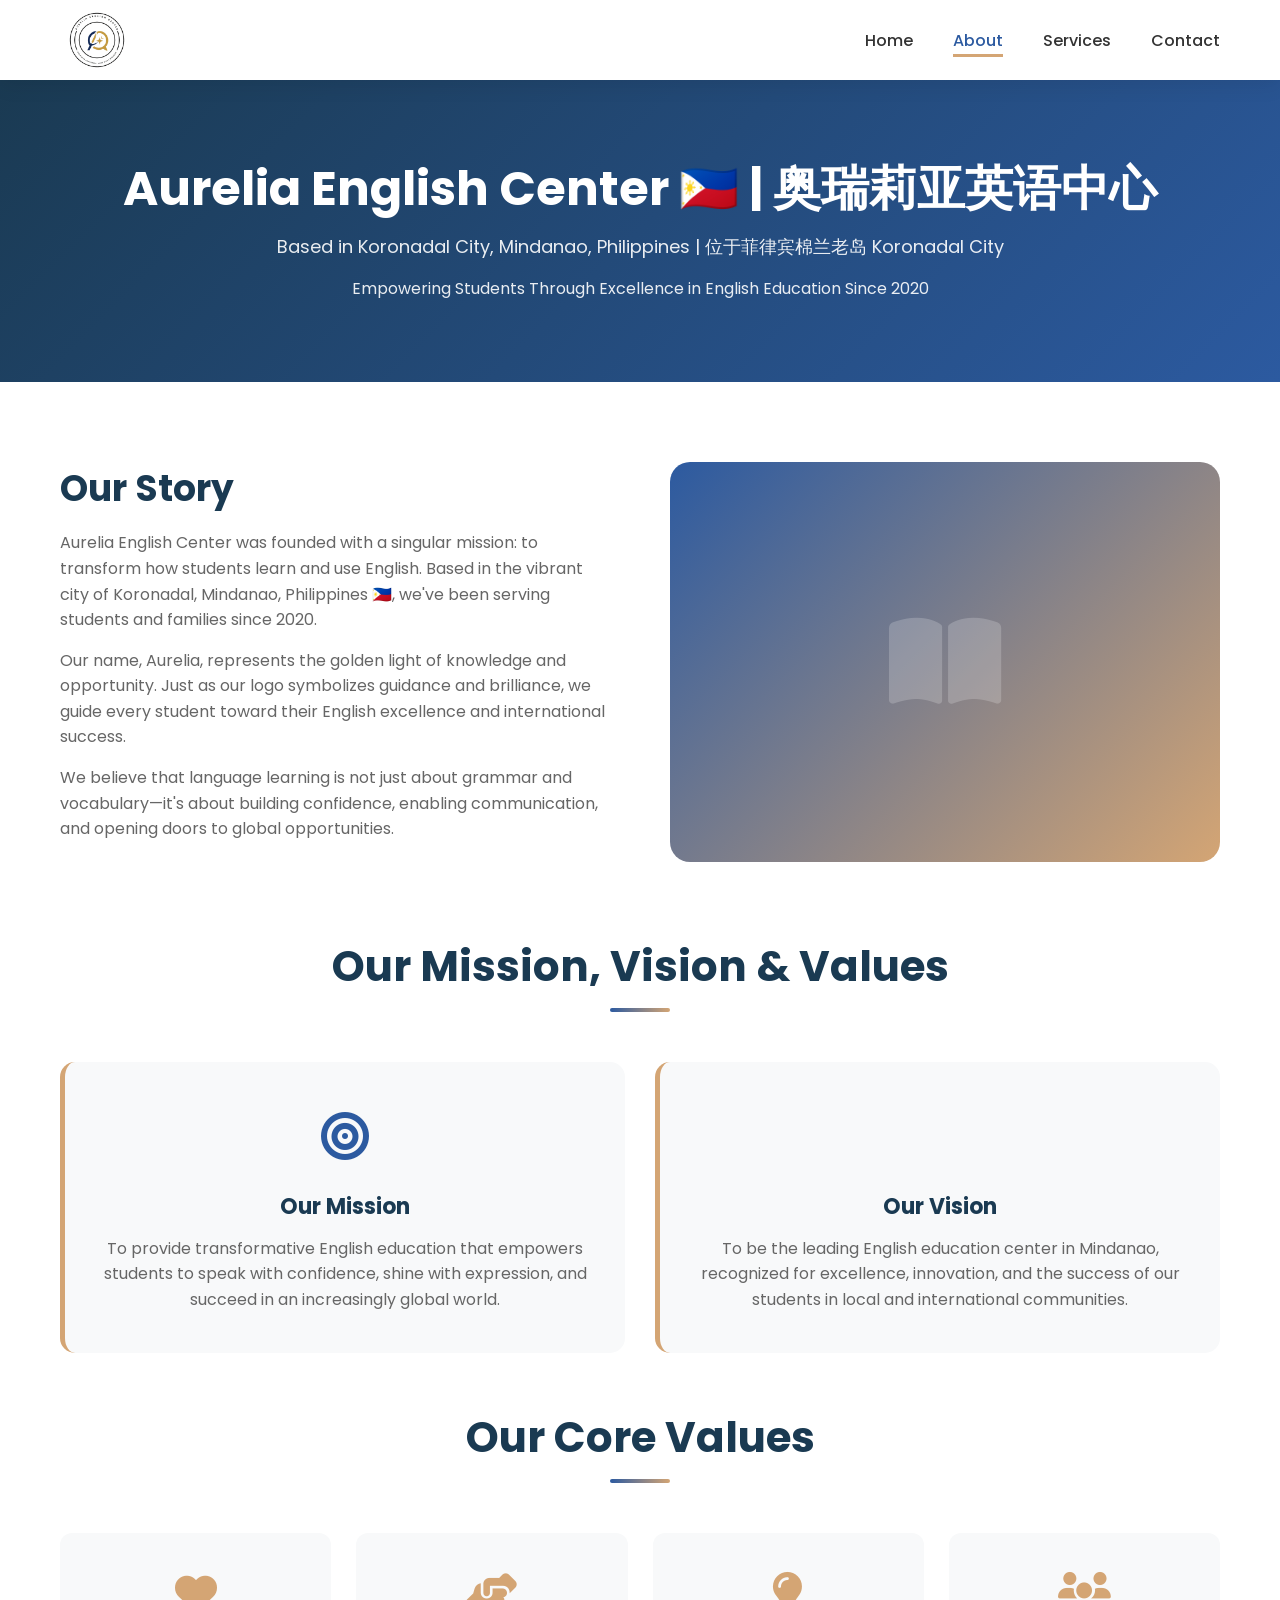
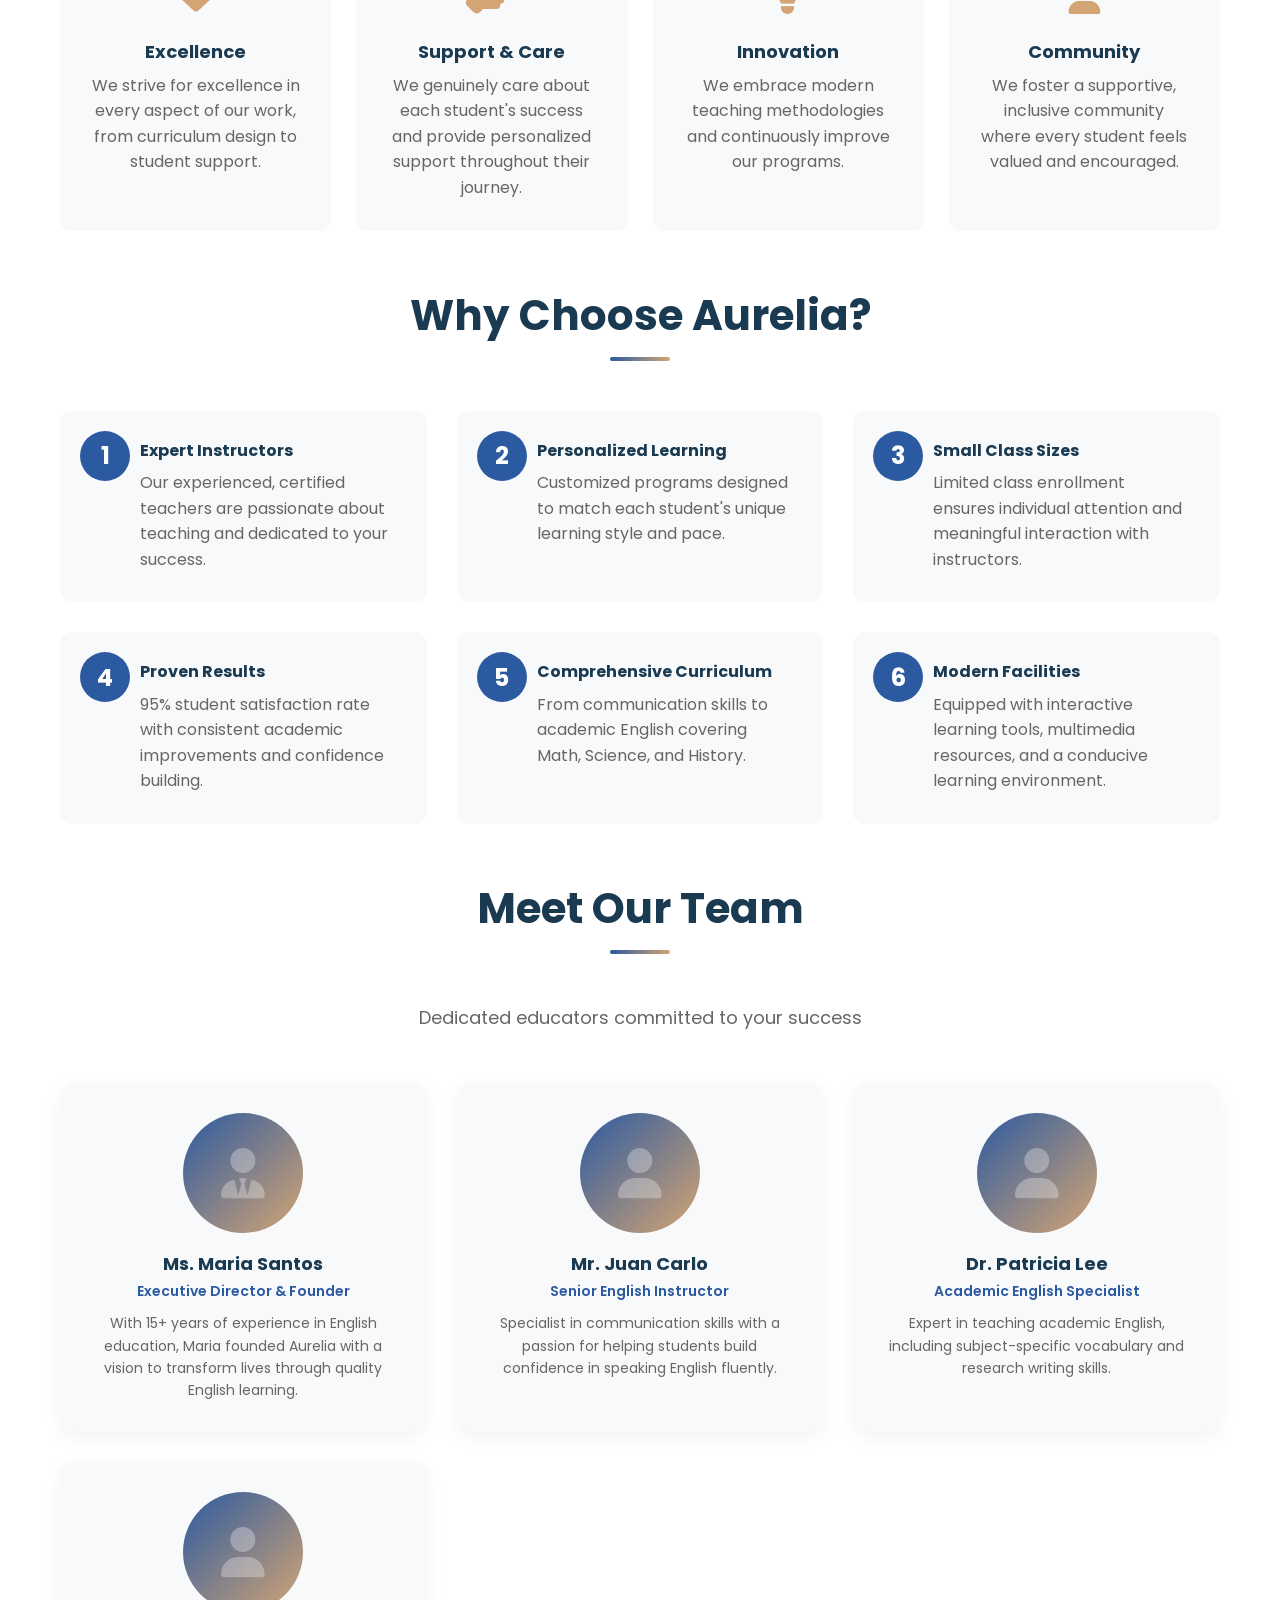
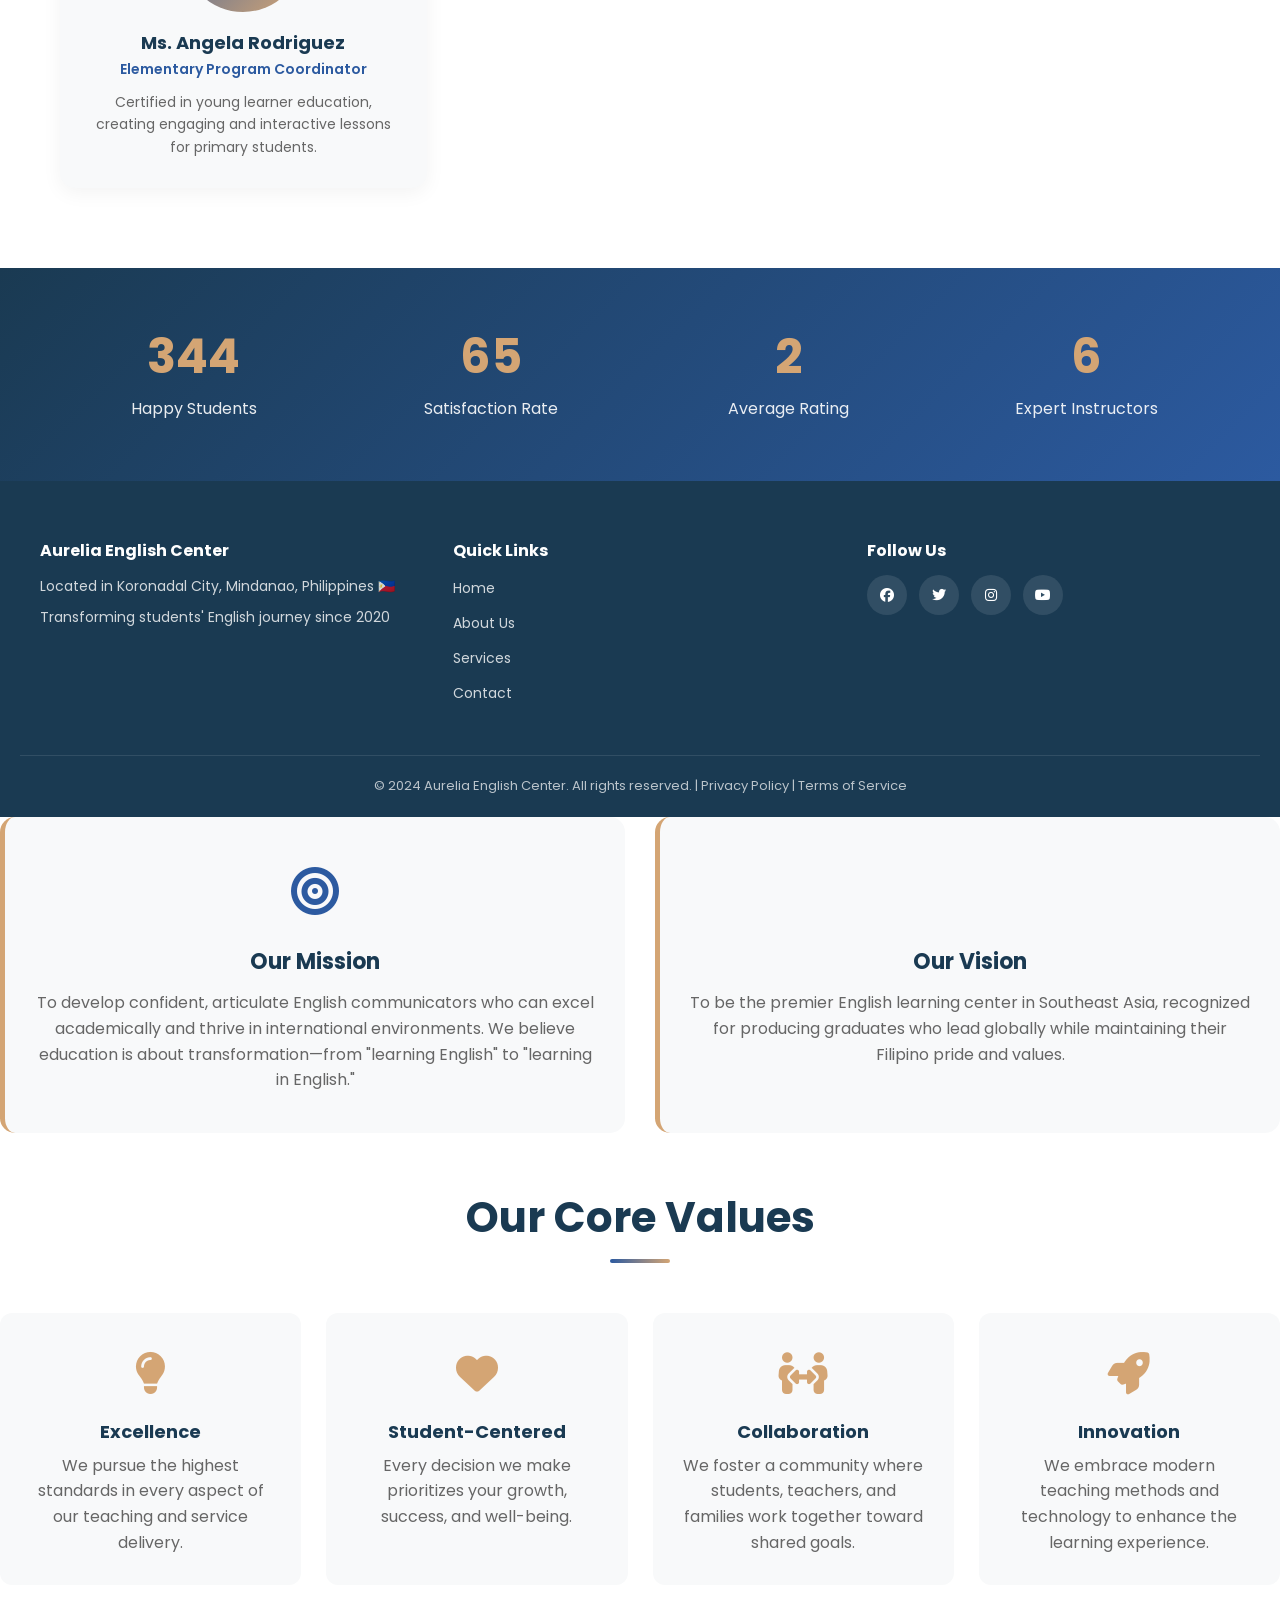
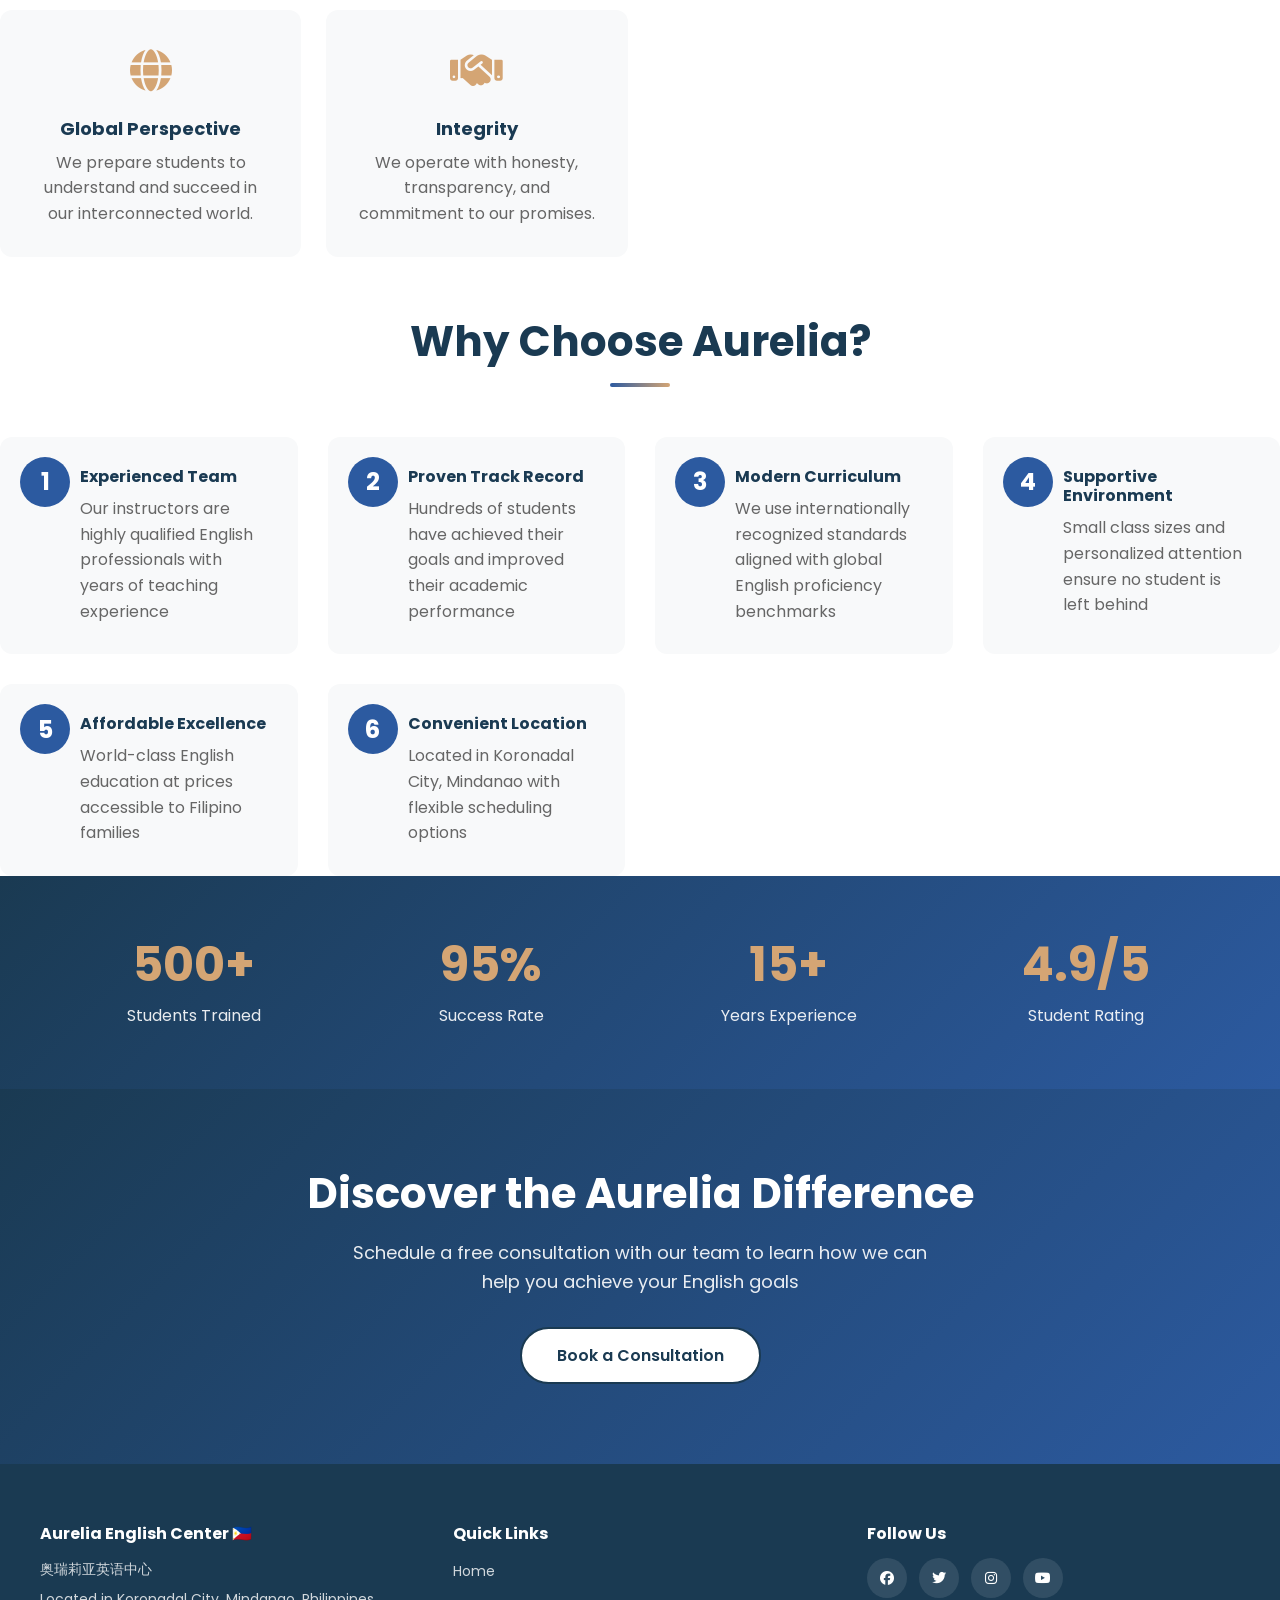
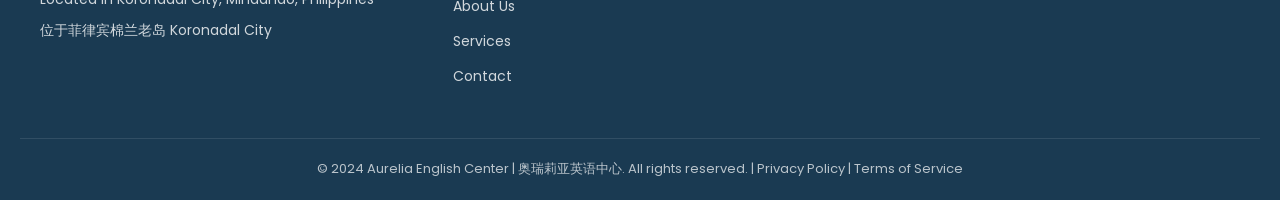
==== aurelia-english-center/about.html @ 6ceaa2bf "Initial commit" ====
<!DOCTYPE html>
<html lang="en">
<head>
    <meta charset="UTF-8">
    <meta name="viewport" content="width=device-width, initial-scale=1.0">
    <title>About Us - Aurelia English Center | Koronadal, Philippines</title>
    <link rel="stylesheet" href="css/styles.css">
    <link href="https://cdnjs.cloudflare.com/ajax/libs/font-awesome/6.4.0/css/all.min.css" rel="stylesheet">
    <link href="https://fonts.googleapis.com/css2?family=Poppins:wght@300;400;600;700;800&display=swap" rel="stylesheet">
</head>
<body>
    <!-- Navigation -->
    <nav class="navbar">
        <div class="nav-container">
            <div class="nav-logo">
                <img src="images/logo.png" alt="Aurelia English Center Logo" class="logo-image">
            </div>
            <div class="hamburger" id="hamburger">
                <span></span>
                <span></span>
                <span></span>
            </div>
            <ul class="nav-menu" id="navMenu">
                <li><a href="index.html" class="nav-link">Home</a></li>
                <li><a href="about.html" class="nav-link active">About</a></li>
                <li><a href="services.html" class="nav-link">Services</a></li>
                <li><a href="contact.html" class="nav-link">Contact</a></li>
            </ul>
        </div>
    </nav>

    <!-- Page Header -->
    <section class="page-header">
        <h1>Aurelia English Center 🇵🇭 | 奥瑞莉亚英语中心</h1>
        <p>Based in Koronadal City, Mindanao, Philippines | 位于菲律宾棉兰老岛 Koronadal City</p>
        <p style="font-size: 16px; margin-top: 15px; color: rgba(255, 255, 255, 0.9);">Empowering Students Through Excellence in English Education Since 2020</p>
    </section>

    <!-- About Content -->
    <section class="about-section">
        <div class="container">
            <div class="about-intro">
                <div class="about-text">
                    <h2>Our Story</h2>
                    <p>Aurelia English Center was founded with a singular mission: to transform how students learn and use English. Based in the vibrant city of Koronadal, Mindanao, Philippines 🇵🇭, we've been serving students and families since 2020.</p>
                    <p>Our name, Aurelia, represents the golden light of knowledge and opportunity. Just as our logo symbolizes guidance and brilliance, we guide every student toward their English excellence and international success.</p>
                    <p>We believe that language learning is not just about grammar and vocabulary—it's about building confidence, enabling communication, and opening doors to global opportunities.</p>
                </div>
                <div class="about-image">
                    <div class="about-placeholder">
                        <i class="fas fa-book-open"></i>
                    </div>
                </div>
            </div>

            <!-- Mission, Vision, Values -->
            <h2 class="section-title">Our Mission, Vision & Values</h2>
            <div class="mission-vision">
                <div class="mission-card">
                    <div class="card-icon">
                        <i class="fas fa-bullseye"></i>
                    </div>
                    <h3>Our Mission</h3>
                    <p>To provide transformative English education that empowers students to speak with confidence, shine with expression, and succeed in an increasingly global world.</p>
                </div>
                <div class="mission-card">
                    <div class="card-icon">
                        <i class="fas fa-telescope"></i>
                    </div>
                    <h3>Our Vision</h3>
                    <p>To be the leading English education center in Mindanao, recognized for excellence, innovation, and the success of our students in local and international communities.</p>
                </div>
            </div>

            <!-- Core Values -->
            <h2 class="section-title" style="margin-top: 60px;">Our Core Values</h2>
            <div class="values-grid">
                <div class="value-item">
                    <div class="value-icon">
                        <i class="fas fa-heart"></i>
                    </div>
                    <h4>Excellence</h4>
                    <p>We strive for excellence in every aspect of our work, from curriculum design to student support.</p>
                </div>
                <div class="value-item">
                    <div class="value-icon">
                        <i class="fas fa-hands-helping"></i>
                    </div>
                    <h4>Support & Care</h4>
                    <p>We genuinely care about each student's success and provide personalized support throughout their journey.</p>
                </div>
                <div class="value-item">
                    <div class="value-icon">
                        <i class="fas fa-lightbulb"></i>
                    </div>
                    <h4>Innovation</h4>
                    <p>We embrace modern teaching methodologies and continuously improve our programs.</p>
                </div>
                <div class="value-item">
                    <div class="value-icon">
                        <i class="fas fa-users"></i>
                    </div>
                    <h4>Community</h4>
                    <p>We foster a supportive, inclusive community where every student feels valued and encouraged.</p>
                </div>
            </div>

            <!-- Why Choose Us -->
            <h2 class="section-title" style="margin-top: 60px;">Why Choose Aurelia?</h2>
            <div class="why-choose">
                <div class="why-item">
                    <div class="why-number">1</div>
                    <h4>Expert Instructors</h4>
                    <p>Our experienced, certified teachers are passionate about teaching and dedicated to your success.</p>
                </div>
                <div class="why-item">
                    <div class="why-number">2</div>
                    <h4>Personalized Learning</h4>
                    <p>Customized programs designed to match each student's unique learning style and pace.</p>
                </div>
                <div class="why-item">
                    <div class="why-number">3</div>
                    <h4>Small Class Sizes</h4>
                    <p>Limited class enrollment ensures individual attention and meaningful interaction with instructors.</p>
                </div>
                <div class="why-item">
                    <div class="why-number">4</div>
                    <h4>Proven Results</h4>
                    <p>95% student satisfaction rate with consistent academic improvements and confidence building.</p>
                </div>
                <div class="why-item">
                    <div class="why-number">5</div>
                    <h4>Comprehensive Curriculum</h4>
                    <p>From communication skills to academic English covering Math, Science, and History.</p>
                </div>
                <div class="why-item">
                    <div class="why-number">6</div>
                    <h4>Modern Facilities</h4>
                    <p>Equipped with interactive learning tools, multimedia resources, and a conducive learning environment.</p>
                </div>
            </div>

            <!-- Team Section -->
            <h2 class="section-title" style="margin-top: 60px;">Meet Our Team</h2>
            <p class="section-subtitle">Dedicated educators committed to your success</p>
            <div class="team-grid">
                <div class="team-member">
                    <div class="member-image">
                        <div class="placeholder-avatar">
                            <i class="fas fa-user-tie"></i>
                        </div>
                    </div>
                    <h4>Ms. Maria Santos</h4>
                    <p class="member-title">Executive Director & Founder</p>
                    <p class="member-bio">With 15+ years of experience in English education, Maria founded Aurelia with a vision to transform lives through quality English learning.</p>
                </div>
                <div class="team-member">
                    <div class="member-image">
                        <div class="placeholder-avatar">
                            <i class="fas fa-user"></i>
                        </div>
                    </div>
                    <h4>Mr. Juan Carlo</h4>
                    <p class="member-title">Senior English Instructor</p>
                    <p class="member-bio">Specialist in communication skills with a passion for helping students build confidence in speaking English fluently.</p>
                </div>
                <div class="team-member">
                    <div class="member-image">
                        <div class="placeholder-avatar">
                            <i class="fas fa-user"></i>
                        </div>
                    </div>
                    <h4>Dr. Patricia Lee</h4>
                    <p class="member-title">Academic English Specialist</p>
                    <p class="member-bio">Expert in teaching academic English, including subject-specific vocabulary and research writing skills.</p>
                </div>
                <div class="team-member">
                    <div class="member-image">
                        <div class="placeholder-avatar">
                            <i class="fas fa-user"></i>
                        </div>
                    </div>
                    <h4>Ms. Angela Rodriguez</h4>
                    <p class="member-title">Elementary Program Coordinator</p>
                    <p class="member-bio">Certified in young learner education, creating engaging and interactive lessons for primary students.</p>
                </div>
            </div>
        </div>
    </section>

    <!-- Stats Section -->
    <section class="stats">
        <div class="container">
            <div class="stat-item">
                <h3>500+</h3>
                <p>Happy Students</p>
            </div>
            <div class="stat-item">
                <h3>95%</h3>
                <p>Satisfaction Rate</p>
            </div>
            <div class="stat-item">
                <h3>4.9★</h3>
                <p>Average Rating</p>
            </div>
            <div class="stat-item">
                <h3>10+</h3>
                <p>Expert Instructors</p>
            </div>
        </div>
    </section>

    <!-- Footer -->
    <footer class="footer">
        <div class="footer-content">
            <div class="footer-section">
                <h4>Aurelia English Center</h4>
                <p>Located in Koronadal City, Mindanao, Philippines 🇵🇭</p>
                <p>Transforming students' English journey since 2020</p>
            </div>
            <div class="footer-section">
                <h4>Quick Links</h4>
                <ul>
                    <li><a href="index.html">Home</a></li>
                    <li><a href="about.html">About Us</a></li>
                    <li><a href="services.html">Services</a></li>
                    <li><a href="contact.html">Contact</a></li>
                </ul>
            </div>
            <div class="footer-section">
                <h4>Follow Us</h4>
                <div class="social-links">
                    <a href="#"><i class="fab fa-facebook"></i></a>
                    <a href="#"><i class="fab fa-twitter"></i></a>
                    <a href="#"><i class="fab fa-instagram"></i></a>
                    <a href="#"><i class="fab fa-youtube"></i></a>
                </div>
            </div>
        </div>
        <div class="footer-bottom">
            <p>&copy; 2024 Aurelia English Center. All rights reserved. | Privacy Policy | Terms of Service</p>
        </div>
    </footer>

    <script src="js/script.js"></script>
</body>
</html>

                </div>
            </div>

            <div class="mission-vision">
                <div class="mission-card">
                    <div class="card-icon">
                        <i class="fas fa-bullseye"></i>
                    </div>
                    <h3>Our Mission</h3>
                    <p>To develop confident, articulate English communicators who can excel academically and thrive in international environments. We believe education is about transformation—from "learning English" to "learning in English."</p>
                </div>
                <div class="mission-card">
                    <div class="card-icon">
                        <i class="fas fa-telescope"></i>
                    </div>
                    <h3>Our Vision</h3>
                    <p>To be the premier English learning center in Southeast Asia, recognized for producing graduates who lead globally while maintaining their Filipino pride and values.</p>
                </div>
            </div>

            <h2 class="section-title" style="margin-top: 60px;">Our Core Values</h2>
            <div class="values-grid">
                <div class="value-item">
                    <div class="value-icon">
                        <i class="fas fa-lightbulb"></i>
                    </div>
                    <h4>Excellence</h4>
                    <p>We pursue the highest standards in every aspect of our teaching and service delivery.</p>
                </div>
                <div class="value-item">
                    <div class="value-icon">
                        <i class="fas fa-heart"></i>
                    </div>
                    <h4>Student-Centered</h4>
                    <p>Every decision we make prioritizes your growth, success, and well-being.</p>
                </div>
                <div class="value-item">
                    <div class="value-icon">
                        <i class="fas fa-people-arrows"></i>
                    </div>
                    <h4>Collaboration</h4>
                    <p>We foster a community where students, teachers, and families work together toward shared goals.</p>
                </div>
                <div class="value-item">
                    <div class="value-icon">
                        <i class="fas fa-rocket"></i>
                    </div>
                    <h4>Innovation</h4>
                    <p>We embrace modern teaching methods and technology to enhance the learning experience.</p>
                </div>
                <div class="value-item">
                    <div class="value-icon">
                        <i class="fas fa-globe"></i>
                    </div>
                    <h4>Global Perspective</h4>
                    <p>We prepare students to understand and succeed in our interconnected world.</p>
                </div>
                <div class="value-item">
                    <div class="value-icon">
                        <i class="fas fa-handshake"></i>
                    </div>
                    <h4>Integrity</h4>
                    <p>We operate with honesty, transparency, and commitment to our promises.</p>
                </div>
            </div>

            <h2 class="section-title" style="margin-top: 60px;">Why Choose Aurelia?</h2>
            <div class="why-choose">
                <div class="why-item">
                    <div class="why-number">1</div>
                    <h4>Experienced Team</h4>
                    <p>Our instructors are highly qualified English professionals with years of teaching experience</p>
                </div>
                <div class="why-item">
                    <div class="why-number">2</div>
                    <h4>Proven Track Record</h4>
                    <p>Hundreds of students have achieved their goals and improved their academic performance</p>
                </div>
                <div class="why-item">
                    <div class="why-number">3</div>
                    <h4>Modern Curriculum</h4>
                    <p>We use internationally recognized standards aligned with global English proficiency benchmarks</p>
                </div>
                <div class="why-item">
                    <div class="why-number">4</div>
                    <h4>Supportive Environment</h4>
                    <p>Small class sizes and personalized attention ensure no student is left behind</p>
                </div>
                <div class="why-item">
                    <div class="why-number">5</div>
                    <h4>Affordable Excellence</h4>
                    <p>World-class English education at prices accessible to Filipino families</p>
                </div>
                <div class="why-item">
                    <div class="why-number">6</div>
                    <h4>Convenient Location</h4>
                    <p>Located in Koronadal City, Mindanao with flexible scheduling options</p>
                </div>
            </div>
        </div>
    </section>

    <!-- Stats Section -->
    <section class="stats">
        <div class="container">
            <div class="stat-item">
                <h3>500+</h3>
                <p>Students Trained</p>
            </div>
            <div class="stat-item">
                <h3>95%</h3>
                <p>Success Rate</p>
            </div>
            <div class="stat-item">
                <h3>15+</h3>
                <p>Years Experience</p>
            </div>
            <div class="stat-item">
                <h3>4.9/5</h3>
                <p>Student Rating</p>
            </div>
        </div>
    </section>

    <!-- CTA Section -->
    <section class="cta">
        <div class="container">
            <h2>Discover the Aurelia Difference</h2>
            <p>Schedule a free consultation with our team to learn how we can help you achieve your English goals</p>
            <a href="contact.html" class="btn btn-light">Book a Consultation</a>
        </div>
    </section>

    <!-- Footer -->
    <footer class="footer">
        <div class="footer-content">
            <div class="footer-section">
                <h4>Aurelia English Center 🇵🇭</h4>
                <p>奥瑞莉亚英语中心</p>
                <p>Located in Koronadal City, Mindanao, Philippines</p>
                <p>位于菲律宾棉兰老岛 Koronadal City</p>
            </div>
            <div class="footer-section">
                <h4>Quick Links</h4>
                <ul>
                    <li><a href="index.html">Home</a></li>
                    <li><a href="about.html">About Us</a></li>
                    <li><a href="services.html">Services</a></li>
                    <li><a href="contact.html">Contact</a></li>
                </ul>
            </div>
            <div class="footer-section">
                <h4>Follow Us</h4>
                <div class="social-links">
                    <a href="#"><i class="fab fa-facebook"></i></a>
                    <a href="#"><i class="fab fa-twitter"></i></a>
                    <a href="#"><i class="fab fa-instagram"></i></a>
                    <a href="#"><i class="fab fa-youtube"></i></a>
                </div>
            </div>
        </div>
        <div class="footer-bottom">
            <p>&copy; 2024 Aurelia English Center | 奥瑞莉亚英语中心. All rights reserved. | Privacy Policy | Terms of Service</p>
        </div>
    </footer>

    <script src="js/script.js"></script>
</body>
</html>
---- aurelia-english-center/css/styles.css ----
/* ===== CSS Variables & General Styles ===== */
:root {
    --primary-dark: #1a3a52;
    --primary-blue: #2c5aa0;
    --primary-gold: #d4a574;
    --light-bg: #f8f9fa;
    --white: #ffffff;
    --text-dark: #333333;
    --text-light: #666666;
    --shadow: 0 10px 40px rgba(0, 0, 0, 0.1);
    --shadow-lg: 0 20px 60px rgba(0, 0, 0, 0.15);
    --transition: all 0.3s ease;
}

* {
    margin: 0;
    padding: 0;
    box-sizing: border-box;
}

html {
    scroll-behavior: smooth;
}

body {
    font-family: 'Poppins', sans-serif;
    color: var(--text-dark);
    background-color: var(--white);
    overflow-x: hidden;
}

/* ===== Typography ===== */
h1, h2, h3, h4, h5, h6 {
    color: var(--primary-dark);
    font-weight: 700;
    line-height: 1.2;
}

p {
    color: var(--text-light);
    line-height: 1.6;
    font-size: 16px;
}

a {
    text-decoration: none;
    color: var(--primary-blue);
    transition: var(--transition);
}

a:hover {
    color: var(--primary-gold);
}

/* ===== Container ===== */
.container {
    max-width: 1200px;
    margin: 0 auto;
    padding: 0 20px;
}

/* ===== Buttons ===== */
.btn {
    display: inline-block;
    padding: 14px 35px;
    border-radius: 50px;
    font-weight: 600;
    text-align: center;
    cursor: pointer;
    transition: var(--transition);
    border: none;
    font-size: 16px;
    text-decoration: none;
}

.btn-primary {
    background: linear-gradient(135deg, var(--primary-blue) 0%, var(--primary-dark) 100%);
    color: var(--white);
}

.btn-primary:hover {
    transform: translateY(-3px);
    box-shadow: 0 15px 35px rgba(44, 90, 160, 0.3);
}

.btn-secondary {
    background: var(--light-bg);
    color: var(--primary-blue);
    border: 2px solid var(--primary-blue);
}

.btn-secondary:hover {
    background: var(--primary-blue);
    color: var(--white);
}

.btn-light {
    background: var(--white);
    color: var(--primary-dark);
    border: 2px solid var(--primary-dark);
}

.btn-light:hover {
    background: var(--primary-dark);
    color: var(--white);
}

.btn-outline {
    background: transparent;
    color: var(--primary-blue);
    border: 2px solid var(--primary-gold);
}

.btn-outline:hover {
    background: var(--primary-gold);
    color: var(--white);
}

/* ===== Navigation ===== */
.navbar {
    background: var(--white);
    box-shadow: 0 5px 20px rgba(0, 0, 0, 0.08);
    position: sticky;
    top: 0;
    z-index: 1000;
}

.nav-container {
    max-width: 1200px;
    margin: 0 auto;
    padding: 0 20px;
    display: flex;
    justify-content: space-between;
    align-items: center;
    height: 80px; /* keep header size unchanged */
    overflow: visible;
}

.nav-logo {
    font-size: 22px;
    font-weight: 800;
    color: var(--primary-dark);
    display: flex;
    align-items: center;
    gap: 8px;
    flex: 0 0 auto;
}

.logo-icon {
    font-size: 24px;
    display: flex;
    align-items: center;
}

.logo-image {
    height: 74px;
    width: auto;
    max-width: 240px;
    object-fit: contain;
    display: block;
    flex-shrink: 0;
    transform: none;
}

/* allow logo to visually overflow the nav without increasing header size */
.navbar {
    overflow: visible;
}
.nav-logo {
    overflow: visible;
}

@media (max-width: 768px) {
    .logo-image {
        height: 56px;
    }
    .nav-container {
        height: 80px; /* keep mobile header stable */
    }
}

.nav-menu {
    display: flex;
    list-style: none;
    gap: 40px;
}

.nav-link {
    color: var(--text-dark);
    font-weight: 500;
    position: relative;
    transition: var(--transition);
}

.nav-link::after {
    content: '';
    position: absolute;
    bottom: -5px;
    left: 0;
    width: 0;
    height: 3px;
    background: var(--primary-gold);
    transition: var(--transition);
}

.nav-link:hover::after,
.nav-link.active::after {
    width: 100%;
}

.nav-link.active {
    color: var(--primary-blue);
}

.hamburger {
    display: none;
    flex-direction: column;
    cursor: pointer;
    gap: 6px;
}

.hamburger span {
    width: 25px;
    height: 3px;
    background: var(--primary-dark);
    border-radius: 2px;
    transition: var(--transition);
}

/* ===== Hero Section ===== */
.hero {
    background: linear-gradient(135deg, var(--primary-dark) 0%, var(--primary-blue) 100%);
    color: var(--white);
    padding: 120px 20px;
    display: flex;
    align-items: center;
    justify-content: space-between;
    gap: 50px;
    overflow: hidden;
    position: relative;
}

.hero::before {
    content: '';
    position: absolute;
    top: -50%;
    right: -10%;
    width: 600px;
    height: 600px;
    background: rgba(212, 165, 116, 0.1);
    border-radius: 50%;
    z-index: 0;
    animation: float 6s ease-in-out infinite;
}

.hero-tag {
    display: inline-block;
    background: rgba(212, 165, 116, 0.2);
    color: var(--primary-gold);
    padding: 10px 20px;
    border-radius: 50px;
    font-size: 14px;
    font-weight: 600;
    margin-bottom: 20px;
    animation: fadeInUp 0.8s ease;
}

.hero-content {
    flex: 1;
    z-index: 1;
    max-width: 600px;
}

.hero-location {
    margin-bottom: 20px;
}

.hero-tag {
    display: inline-block;
    background: rgba(212, 165, 116, 0.2);
    color: var(--primary-gold);
    padding: 10px 20px;
    border-radius: 50px;
    font-size: 14px;
    font-weight: 600;
    margin-bottom: 10px;
    animation: fadeInUp 0.8s ease;
}

.hero-tag-chinese {
    display: inline-block;
    color: var(--primary-gold);
    font-size: 16px;
    font-weight: 600;
    margin-left: 10px;
    animation: fadeInUp 0.8s ease 0.1s both;
}

.hero-location-text {
    color: rgba(255, 255, 255, 0.8);
    font-size: 14px;
    margin: 5px 0;
    animation: fadeInUp 0.8s ease 0.2s both;
}

.hero-location-text-chinese {
    color: rgba(255, 255, 255, 0.8);
    font-size: 14px;
    margin: 5px 0;
    animation: fadeInUp 0.8s ease 0.3s both;
}

.hero-title {
    font-size: 56px;
    margin-bottom: 20px;
    color: var(--white);
    line-height: 1.2;
    animation: fadeInUp 0.8s ease 0.1s both;
}

.hero-subtitle {
    font-size: 18px;
    margin-bottom: 30px;
    color: rgba(255, 255, 255, 0.9);
    animation: fadeInUp 0.8s ease 0.2s both;
    line-height: 1.6;
}

.hero-highlight {
    background: rgba(255, 255, 255, 0.1);
    padding: 20px;
    border-radius: 12px;
    margin-bottom: 30px;
    animation: fadeInUp 0.8s ease 0.3s both;
    backdrop-filter: blur(10px);
}

.hero-highlight.bilingual {
    display: grid;
    grid-template-columns: 1fr 1fr;
    gap: 20px;
    padding: 25px;
}

.highlight-column {
    text-align: left;
}

.highlight-column p {
    color: rgba(255, 255, 255, 0.9);
    margin: 10px 0;
    display: flex;
    align-items: center;
    gap: 10px;
    font-size: 14px;
    line-height: 1.5;
}

.highlight-column i {
    color: var(--primary-gold);
    font-size: 16px;
    flex-shrink: 0;
}

.hero-mission {
    color: rgba(255, 255, 255, 0.85);
    font-size: 15px;
    margin-bottom: 30px;
    animation: fadeInUp 0.8s ease 0.4s both;
    line-height: 1.6;
    font-style: italic;
}

.hero-buttons {
    display: flex;
    gap: 20px;
    flex-wrap: wrap;
    animation: fadeInUp 0.8s ease 0.4s both;
}

.hero-image {
    flex: 1;
    display: flex;
    justify-content: center;
    align-items: center;
    z-index: 1;
    animation: fadeInRight 0.8s ease 0.3s both;
}

.hero-placeholder {
    width: 350px;
    height: 350px;
    background: rgba(255, 255, 255, 0.1);
    border-radius: 30px;
    display: flex;
    align-items: center;
    justify-content: center;
    font-size: 100px;
    color: rgba(255, 255, 255, 0.25);
    border: 3px solid rgba(255, 255, 255, 0.2);
    backdrop-filter: blur(10px);
    position: relative;
    overflow: hidden;
}

.rotating-shape {
    position: absolute;
    width: 400px;
    height: 400px;
    background: linear-gradient(45deg, rgba(212, 165, 116, 0.3), transparent);
    border-radius: 40% 60% 70% 30% / 40% 50% 60% 50%;
    animation: rotate 8s linear infinite;
    top: -50px;
    left: -50px;
}

@keyframes rotate {
    0% { transform: rotate(0deg); }
    100% { transform: rotate(360deg); }
}

@keyframes float {
    0%, 100% { transform: translateY(0px); }
    50% { transform: translateY(-30px); }
}

/* ===== Section Title ===== */
.section-title {
    font-size: 42px;
    text-align: center;
    margin-bottom: 50px;
    position: relative;
    padding-bottom: 20px;
}

.section-title::after {
    content: '';
    position: absolute;
    bottom: 0;
    left: 50%;
    transform: translateX(-50%);
    width: 60px;
    height: 4px;
    background: linear-gradient(90deg, var(--primary-blue), var(--primary-gold));
    border-radius: 2px;
}

.section-subtitle {
    text-align: center;
    font-size: 18px;
    color: var(--text-light);
    margin-bottom: 50px;
}

/* ===== Highlights Section ===== */
.highlights {
    padding: 80px 20px;
    background: var(--light-bg);
}

.highlights-grid {
    display: grid;
    grid-template-columns: repeat(auto-fit, minmax(250px, 1fr));
    gap: 30px;
}

.highlight-card {
    background: var(--white);
    padding: 40px 30px;
    border-radius: 15px;
    text-align: center;
    transition: var(--transition);
    box-shadow: 0 5px 20px rgba(0, 0, 0, 0.05);
    border-top: 4px solid var(--primary-gold);
}

.highlight-card:hover {
    transform: translateY(-10px);
    box-shadow: var(--shadow);
}

.highlight-icon {
    font-size: 48px;
    color: var(--primary-blue);
    margin-bottom: 20px;
}

.highlight-card h3 {
    font-size: 20px;
    margin-bottom: 15px;
}

.highlight-card p {
    font-size: 14px;
}

/* ===== Features Section ===== */
.features {
    padding: 80px 20px;
    background: var(--white);
}

.feature-item {
    display: flex;
    align-items: center;
    gap: 60px;
    margin-bottom: 80px;
}

.feature-item.reverse {
    flex-direction: row-reverse;
}

.feature-image {
    flex: 1;
    display: flex;
    justify-content: center;
}

.feature-placeholder {
    width: 350px;
    height: 350px;
    background: linear-gradient(135deg, var(--primary-blue) 0%, var(--primary-gold) 100%);
    border-radius: 20px;
    display: flex;
    align-items: center;
    justify-content: center;
    font-size: 100px;
    color: rgba(255, 255, 255, 0.2);
    box-shadow: var(--shadow);
}

.feature-content {
    flex: 1;
}

.feature-content h3 {
    font-size: 32px;
    margin-bottom: 20px;
}

.feature-content p {
    margin-bottom: 20px;
    font-size: 16px;
}

.feature-list {
    list-style: none;
    margin: 20px 0;
}

.feature-list li {
    padding: 10px 0;
    display: flex;
    align-items: center;
    gap: 12px;
}

.feature-list i {
    color: var(--primary-gold);
    font-size: 18px;
}

/* ===== Testimonials Section ===== */
.testimonials {
    padding: 80px 20px;
    background: var(--white);
}

.testimonials-grid {
    display: grid;
    grid-template-columns: repeat(auto-fit, minmax(300px, 1fr));
    gap: 30px;
}

.testimonial-card {
    background: var(--light-bg);
    padding: 40px 30px;
    border-radius: 15px;
    transition: var(--transition);
    border-left: 4px solid var(--primary-gold);
    position: relative;
}

.testimonial-card::before {
    content: '"';
    position: absolute;
    top: -20px;
    left: 20px;
    font-size: 80px;
    color: var(--primary-gold);
    opacity: 0.3;
    font-weight: 700;
}

.testimonial-card:hover {
    transform: translateY(-10px);
    box-shadow: 0 15px 40px rgba(0, 0, 0, 0.1);
}

.star-rating {
    display: flex;
    gap: 5px;
    margin-bottom: 15px;
    font-size: 18px;
}

.star-rating i {
    color: var(--primary-gold);
}

.testimonial-text {
    font-size: 15px;
    margin-bottom: 20px;
    font-style: italic;
}

.testimonial-author h4 {
    font-size: 16px;
    margin-bottom: 5px;
}

.testimonial-author p {
    font-size: 13px;
    color: var(--primary-blue);
}

/* ===== Stats Section ===== */
.stats {
    background: linear-gradient(135deg, var(--primary-dark) 0%, var(--primary-blue) 100%);
    padding: 60px 20px;
    color: var(--white);
}

.stats .container {
    display: grid;
    grid-template-columns: repeat(auto-fit, minmax(200px, 1fr));
    gap: 30px;
    text-align: center;
}

.stat-item h3 {
    font-size: 48px;
    color: var(--primary-gold);
    margin-bottom: 10px;
}

.stat-item p {
    color: rgba(255, 255, 255, 0.9);
    font-size: 16px;
}

/* ===== Video Section ===== */
.video-section {
    padding: 80px 20px;
    background: var(--light-bg);
}

.video-grid {
    display: grid;
    grid-template-columns: repeat(auto-fit, minmax(300px, 1fr));
    gap: 30px;
}

.video-card {
    background: var(--white);
    border-radius: 15px;
    overflow: hidden;
    box-shadow: 0 5px 20px rgba(0, 0, 0, 0.05);
    transition: var(--transition);
}

.video-card:hover {
    transform: translateY(-10px);
    box-shadow: var(--shadow);
}

.video-thumbnail {
    width: 100%;
    padding-bottom: 56.25%;
    position: relative;
    background: #000;
    overflow: hidden;
}

.video-thumbnail iframe {
    position: absolute;
    top: 0;
    left: 0;
    width: 100%;
    height: 100%;
}

.video-card h4 {
    padding: 20px;
    text-align: center;
}

/* ===== CTA Section ===== */
.cta {
    background: linear-gradient(135deg, var(--primary-dark) 0%, var(--primary-blue) 100%);
    color: var(--white);
    padding: 80px 20px;
    text-align: center;
}

.cta h2 {
    font-size: 42px;
    color: var(--white);
    margin-bottom: 20px;
}

.cta p {
    font-size: 18px;
    color: rgba(255, 255, 255, 0.9);
    margin-bottom: 30px;
    max-width: 600px;
    margin-left: auto;
    margin-right: auto;
}

/* ===== Page Header ===== */
.page-header {
    background: linear-gradient(135deg, var(--primary-dark) 0%, var(--primary-blue) 100%);
    color: var(--white);
    padding: 80px 20px;
    text-align: center;
}

.page-header h1 {
    font-size: 48px;
    color: var(--white);
    margin-bottom: 15px;
}

.page-header p {
    font-size: 18px;
    color: rgba(255, 255, 255, 0.9);
}

/* ===== About Section ===== */
.about-section {
    padding: 80px 20px;
}

.about-intro {
    display: flex;
    align-items: center;
    gap: 60px;
    margin-bottom: 80px;
}

.about-text {
    flex: 1;
}

.about-text h2 {
    font-size: 36px;
    margin-bottom: 20px;
}

.about-text p {
    margin-bottom: 15px;
    font-size: 16px;
}

.about-image {
    flex: 1;
}

.about-placeholder {
    width: 100%;
    min-height: 400px;
    background: linear-gradient(135deg, var(--primary-blue) 0%, var(--primary-gold) 100%);
    border-radius: 20px;
    display: flex;
    align-items: center;
    justify-content: center;
    font-size: 100px;
    color: rgba(255, 255, 255, 0.2);
}

.mission-vision {
    display: grid;
    grid-template-columns: repeat(auto-fit, minmax(280px, 1fr));
    gap: 30px;
    margin-bottom: 60px;
}

.mission-card {
    background: var(--light-bg);
    padding: 40px 30px;
    border-radius: 15px;
    text-align: center;
    border-left: 5px solid var(--primary-gold);
}

.card-icon {
    font-size: 48px;
    color: var(--primary-blue);
    margin-bottom: 20px;
}

.mission-card h3 {
    font-size: 22px;
    margin-bottom: 15px;
}

.values-grid {
    display: grid;
    grid-template-columns: repeat(auto-fit, minmax(250px, 1fr));
    gap: 25px;
}

.value-item {
    background: var(--light-bg);
    padding: 30px;
    border-radius: 12px;
    text-align: center;
}

.value-icon {
    font-size: 42px;
    color: var(--primary-gold);
    margin-bottom: 15px;
}

.value-item h4 {
    font-size: 18px;
    margin-bottom: 10px;
}

.why-choose {
    display: grid;
    grid-template-columns: repeat(auto-fit, minmax(280px, 1fr));
    gap: 30px;
}

.why-item {
    background: var(--light-bg);
    padding: 30px;
    border-radius: 12px;
    position: relative;
    padding-left: 80px;
    transition: var(--transition);
}

.why-item:hover {
    box-shadow: 0 10px 30px rgba(0, 0, 0, 0.1);
}

.why-number {
    position: absolute;
    left: 20px;
    top: 20px;
    width: 50px;
    height: 50px;
    background: var(--primary-blue);
    color: var(--white);
    border-radius: 50%;
    display: flex;
    align-items: center;
    justify-content: center;
    font-size: 24px;
    font-weight: 700;
}

.why-item h4 {
    margin-bottom: 10px;
}

/* ===== Team Section ===== */
.team-grid {
    display: grid;
    grid-template-columns: repeat(auto-fit, minmax(280px, 1fr));
    gap: 30px;
}

.team-member {
    background: var(--light-bg);
    padding: 30px;
    border-radius: 15px;
    text-align: center;
    transition: var(--transition);
    box-shadow: 0 5px 20px rgba(0, 0, 0, 0.05);
}

.team-member:hover {
    transform: translateY(-10px);
    box-shadow: var(--shadow);
}

.member-image {
    margin-bottom: 20px;
}

.placeholder-avatar {
    width: 120px;
    height: 120px;
    background: linear-gradient(135deg, var(--primary-blue) 0%, var(--primary-gold) 100%);
    border-radius: 50%;
    display: flex;
    align-items: center;
    justify-content: center;
    font-size: 50px;
    color: rgba(255, 255, 255, 0.3);
    margin: 0 auto;
}

.team-member h4 {
    font-size: 18px;
    margin-bottom: 5px;
}

.member-title {
    color: var(--primary-blue);
    font-size: 14px;
    font-weight: 600;
    margin-bottom: 10px;
}

.member-bio {
    font-size: 14px;
}

/* ===== Services Section ===== */
.services-section {
    padding: 80px 20px;
}

.programs-grid {
    display: grid;
    grid-template-columns: repeat(auto-fit, minmax(300px, 1fr));
    gap: 30px;
}

.program-card {
    background: var(--white);
    border-radius: 15px;
    overflow: hidden;
    box-shadow: 0 5px 20px rgba(0, 0, 0, 0.05);
    transition: var(--transition);
    display: flex;
    flex-direction: column;
}

.program-card:hover {
    transform: translateY(-10px);
    box-shadow: var(--shadow);
}

.program-header {
    padding: 30px;
    color: var(--white);
    display: flex;
    flex-direction: column;
    align-items: center;
    text-align: center;
}

.program-header.blue-bg {
    background: var(--primary-blue);
}

.program-header.gold-bg {
    background: var(--primary-gold);
}

.program-header i {
    font-size: 48px;
    margin-bottom: 15px;
}

.program-header h3 {
    font-size: 22px;
    color: var(--white);
}

.program-content {
    padding: 25px;
    flex: 1;
    display: flex;
    flex-direction: column;
}

.program-content p {
    margin-bottom: 20px;
    font-size: 15px;
}

.program-content h5 {
    color: var(--primary-dark);
    margin-bottom: 10px;
    font-size: 14px;
}

.program-content ul {
    list-style: none;
    margin-bottom: 20px;
    flex: 1;
}

.program-content li {
    padding: 8px 0;
    color: var(--text-light);
    font-size: 14px;
    display: flex;
    align-items: center;
    gap: 8px;
}

.program-content li::before {
    content: '✓';
    color: var(--primary-gold);
    font-weight: bold;
}

.program-level {
    background: var(--light-bg);
    padding: 10px 15px;
    border-radius: 20px;
    font-size: 13px;
    display: inline-block;
    color: var(--primary-blue);
    font-weight: 600;
}

.course-formats {
    padding: 80px 20px;
    background: var(--light-bg);
}

.formats-grid {
    display: grid;
    grid-template-columns: repeat(auto-fit, minmax(250px, 1fr));
    gap: 30px;
}

.format-item {
    background: var(--white);
    padding: 40px 30px;
    border-radius: 15px;
    text-align: center;
    box-shadow: 0 5px 20px rgba(0, 0, 0, 0.05);
}

.format-icon {
    font-size: 48px;
    color: var(--primary-blue);
    margin-bottom: 15px;
}

.format-item h4 {
    font-size: 18px;
    margin-bottom: 12px;
}

.special-programs {
    padding: 80px 20px;
}

.special-grid {
    display: grid;
    grid-template-columns: repeat(auto-fit, minmax(280px, 1fr));
    gap: 25px;
}

.special-card {
    background: linear-gradient(135deg, var(--primary-blue) 0%, var(--primary-dark) 100%);
    color: var(--white);
    padding: 30px;
    border-radius: 12px;
    box-shadow: 0 5px 20px rgba(0, 0, 0, 0.1);
    transition: var(--transition);
}

.special-card:hover {
    transform: translateY(-5px);
}

.special-card h4 {
    color: var(--white);
    font-size: 18px;
    margin-bottom: 12px;
    display: flex;
    align-items: center;
    gap: 10px;
}

.special-card i {
    color: var(--primary-gold);
}

.pricing-preview {
    padding: 80px 20px;
    background: var(--light-bg);
}

.pricing-grid {
    display: grid;
    grid-template-columns: repeat(auto-fit, minmax(280px, 1fr));
    gap: 30px;
}

.pricing-card {
    background: var(--white);
    padding: 40px 30px;
    border-radius: 15px;
    text-align: center;
    box-shadow: 0 5px 20px rgba(0, 0, 0, 0.05);
    transition: var(--transition);
    position: relative;
}

.pricing-card:hover {
    transform: translateY(-10px);
    box-shadow: var(--shadow);
}

.pricing-card.featured {
    border: 3px solid var(--primary-gold);
    transform: scale(1.05);
}

.featured-badge {
    position: absolute;
    top: -15px;
    left: 50%;
    transform: translateX(-50%);
    background: var(--primary-gold);
    color: var(--white);
    padding: 8px 20px;
    border-radius: 20px;
    font-size: 12px;
    font-weight: 700;
}

.pricing-card h4 {
    font-size: 20px;
    margin-bottom: 15px;
}

.price {
    font-size: 36px;
    color: var(--primary-blue);
    font-weight: 700;
    margin-bottom: 20px;
}

.price span {
    font-size: 14px;
    color: var(--text-light);
    font-weight: 500;
}

.pricing-card ul {
    list-style: none;
    margin: 25px 0;
    text-align: left;
}

.pricing-card li {
    padding: 10px 0;
    border-bottom: 1px solid var(--light-bg);
    display: flex;
    align-items: center;
    gap: 10px;
}

.pricing-card li i {
    color: var(--primary-gold);
}

/* ===== Contact Section ===== */
.contact-section {
    padding: 80px 20px;
}

.contact-wrapper {
    display: grid;
    grid-template-columns: 1fr 1fr;
    gap: 60px;
}

.contact-info h2,
.contact-form h2 {
    font-size: 28px;
    margin-bottom: 20px;
}

.contact-info > p {
    margin-bottom: 40px;
}

.info-item {
    display: flex;
    gap: 20px;
    margin-bottom: 30px;
}

.info-icon {
    flex-shrink: 0;
    width: 50px;
    height: 50px;
    background: var(--light-bg);
    border-radius: 12px;
    display: flex;
    align-items: center;
    justify-content: center;
    font-size: 24px;
    color: var(--primary-blue);
}

.info-content h4 {
    font-size: 16px;
    margin-bottom: 8px;
}

.info-content p {
    font-size: 14px;
    margin: 5px 0;
}

.info-content a {
    color: var(--primary-blue);
}

.contact-form {
    background: var(--light-bg);
    padding: 40px;
    border-radius: 15px;
}

.form-group {
    margin-bottom: 20px;
}

.form-group label {
    display: block;
    margin-bottom: 8px;
    font-weight: 600;
    color: var(--text-dark);
}

.form-group input,
.form-group select,
.form-group textarea {
    width: 100%;
    padding: 12px 15px;
    border: 2px solid #ddd;
    border-radius: 8px;
    font-family: 'Poppins', sans-serif;
    font-size: 14px;
    transition: var(--transition);
}

.form-group input:focus,
.form-group select:focus,
.form-group textarea:focus {
    outline: none;
    border-color: var(--primary-blue);
    box-shadow: 0 0 0 3px rgba(44, 90, 160, 0.1);
}

.map-section {
    padding: 80px 20px;
    background: var(--light-bg);
}

.map-placeholder {
    width: 100%;
    min-height: 400px;
    background: var(--white);
    border-radius: 15px;
    display: flex;
    align-items: center;
    justify-content: center;
    box-shadow: 0 5px 20px rgba(0, 0, 0, 0.05);
}

.map-icon {
    text-align: center;
}

.map-icon i {
    font-size: 80px;
    color: var(--primary-blue);
    margin-bottom: 20px;
}

.map-icon p {
    font-size: 18px;
}

.faq-section {
    padding: 80px 20px;
}

.faq-grid {
    display: grid;
    grid-template-columns: repeat(auto-fit, minmax(300px, 1fr));
    gap: 25px;
}

.faq-item {
    background: var(--light-bg);
    padding: 30px;
    border-radius: 12px;
    border-left: 4px solid var(--primary-gold);
}

.faq-item h4 {
    font-size: 16px;
    margin-bottom: 12px;
    display: flex;
    align-items: center;
    gap: 10px;
}

.faq-item i {
    color: var(--primary-blue);
}

.faq-item p {
    font-size: 14px;
}

/* ===== Footer ===== */
.footer {
    background: var(--primary-dark);
    color: var(--white);
    padding: 60px 20px 20px;
}

.footer-content {
    max-width: 1200px;
    margin: 0 auto;
    display: grid;
    grid-template-columns: repeat(auto-fit, minmax(250px, 1fr));
    gap: 40px;
    margin-bottom: 40px;
}

.footer-section h4 {
    color: var(--white);
    font-size: 16px;
    margin-bottom: 15px;
}

.footer-section p {
    color: rgba(255, 255, 255, 0.8);
    font-size: 14px;
    margin-bottom: 8px;
    line-height: 1.6;
}

.footer-section ul {
    list-style: none;
}

.footer-section ul li {
    margin-bottom: 10px;
}

.footer-section a {
    color: rgba(255, 255, 255, 0.8);
    font-size: 14px;
}

.footer-section a:hover {
    color: var(--primary-gold);
}

.social-links {
    display: flex;
    gap: 12px;
}

.social-links a {
    width: 40px;
    height: 40px;
    background: rgba(255, 255, 255, 0.1);
    border-radius: 50%;
    display: flex;
    align-items: center;
    justify-content: center;
    color: var(--white);
    transition: var(--transition);
}

.social-links a:hover {
    background: var(--primary-gold);
    color: var(--primary-dark);
}

.footer-bottom {
    border-top: 1px solid rgba(255, 255, 255, 0.1);
    padding-top: 20px;
    text-align: center;
}

.footer-bottom p {
    color: rgba(255, 255, 255, 0.7);
    font-size: 13px;
}

/* ===== Animations ===== */
@keyframes fadeInUp {
    from {
        opacity: 0;
        transform: translateY(30px);
    }
    to {
        opacity: 1;
        transform: translateY(0);
    }
}

@keyframes fadeInRight {
    from {
        opacity: 0;
        transform: translateX(30px);
    }
    to {
        opacity: 1;
        transform: translateX(0);
    }
}

/* ===== Responsive Design ===== */
@media (max-width: 768px) {
    .hamburger {
        display: flex;
    }

    .nav-menu {
        position: absolute;
        top: 70px;
        left: 0;
        right: 0;
        background: var(--white);
        flex-direction: column;
        gap: 0;
        display: none;
        max-height: 0;
        overflow: hidden;
        transition: max-height 0.3s ease;
    }

    .nav-menu.active {
        display: flex;
        max-height: 500px;
    }

    .nav-menu li {
        border-bottom: 1px solid var(--light-bg);
    }

    .nav-link {
        display: block;
        padding: 15px 20px;
    }

    .nav-link::after {
        display: none;
    }

    .hero {
        flex-direction: column;
        text-align: center;
        padding: 60px 20px;
    }

    .hero-title {
        font-size: 32px;
    }

    .hero-subtitle {
        font-size: 16px;
    }

    .hero-location-text,
    .hero-location-text-chinese {
        text-align: center;
    }

    .hero-highlight.bilingual {
        grid-template-columns: 1fr;
        gap: 15px;
    }

    .highlight-column {
        text-align: center;
    }

    .highlight-column p {
        justify-content: center;
    }

    .hero-image {
        margin-top: 30px;
    }

    .hero-placeholder {
        width: 200px;
        height: 200px;
        font-size: 60px;
    }

    .feature-item,
    .feature-item.reverse {
        flex-direction: column;
        gap: 30px;
    }

    .feature-placeholder {
        width: 250px;
        height: 250px;
        font-size: 60px;
    }

    .about-intro {
        flex-direction: column;
        gap: 30px;
    }

    .contact-wrapper {
        grid-template-columns: 1fr;
        gap: 30px;
    }

    .section-title {
        font-size: 32px;
    }

    .hero-title {
        font-size: 32px;
    }

    .pricing-card.featured {
        transform: scale(1);
    }
}

@media (max-width: 480px) {
    .hero-title {
        font-size: 28px;
    }

    .section-title {
        font-size: 24px;
    }

    .feature-placeholder,
    .about-placeholder {
        font-size: 40px;
    }

    .hero-buttons {
        flex-direction: column;
    }

    .hero-buttons .btn {
        width: 100%;
    }
}
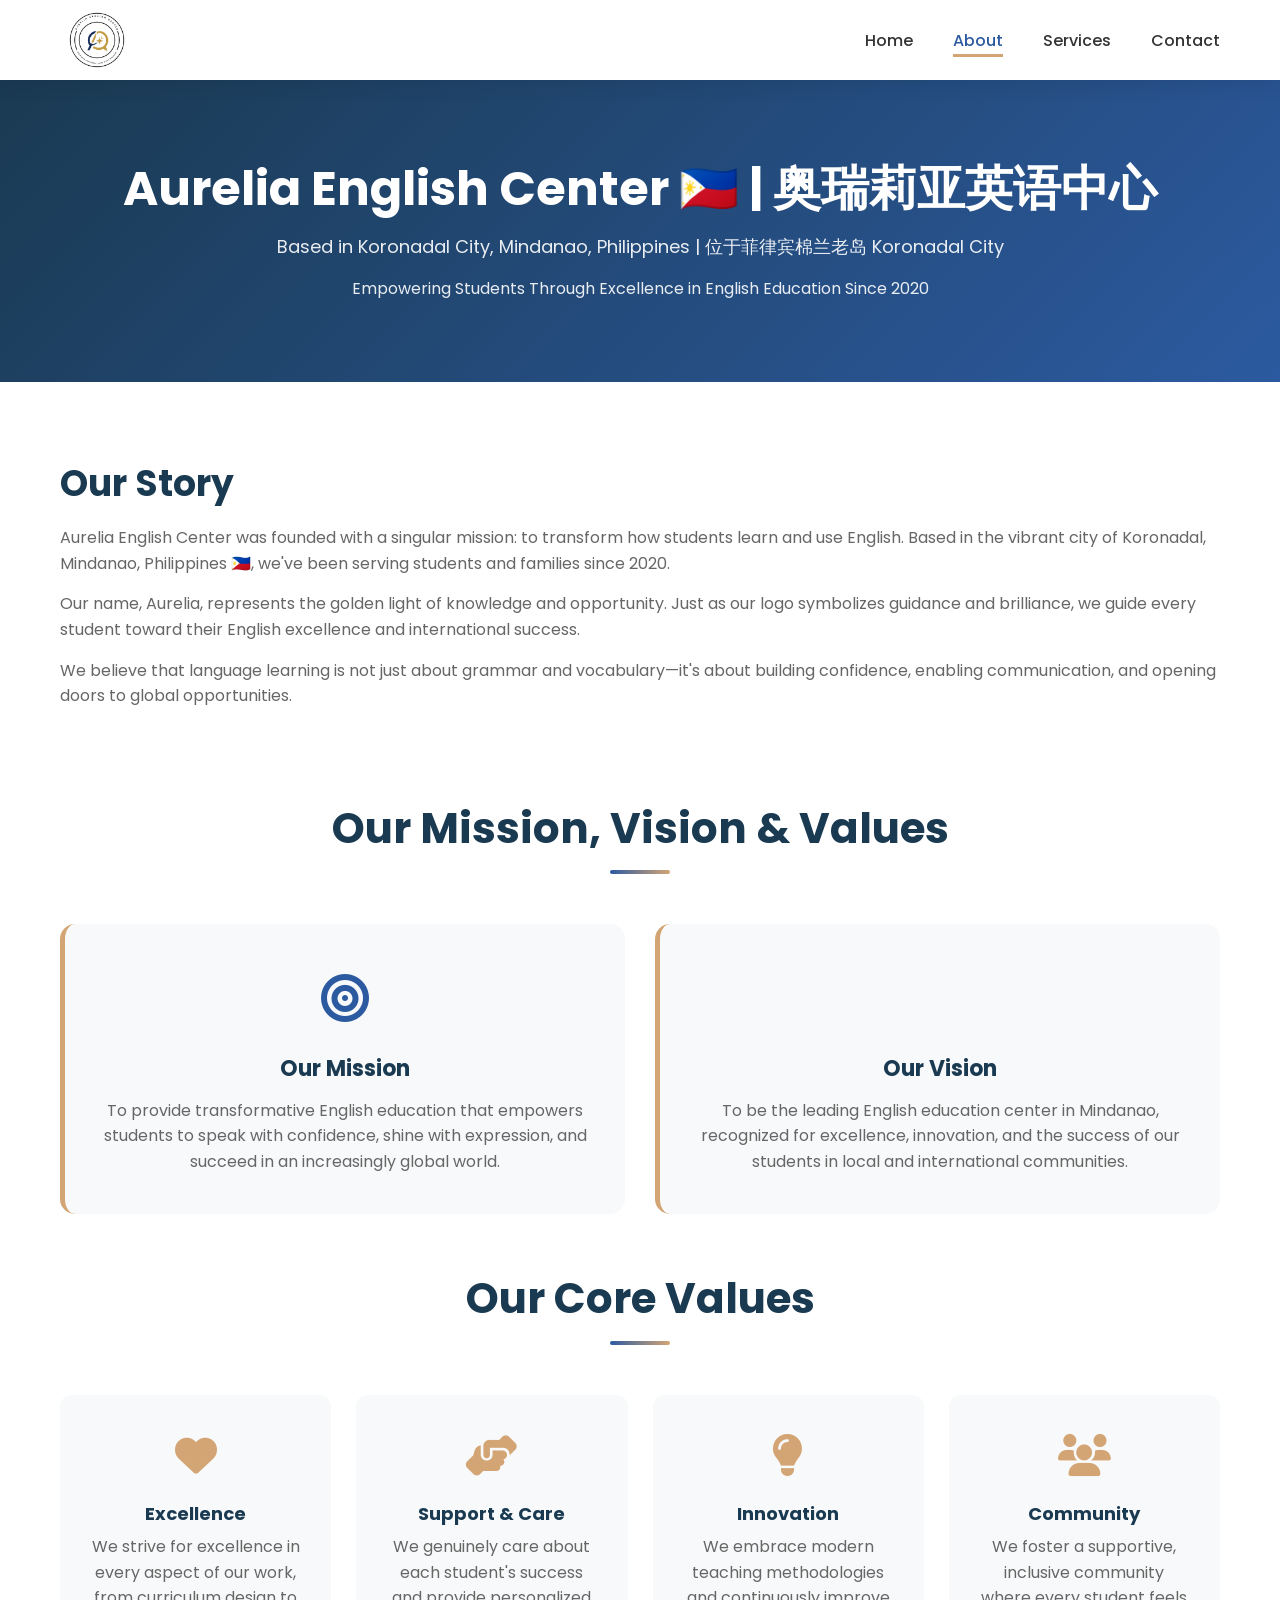
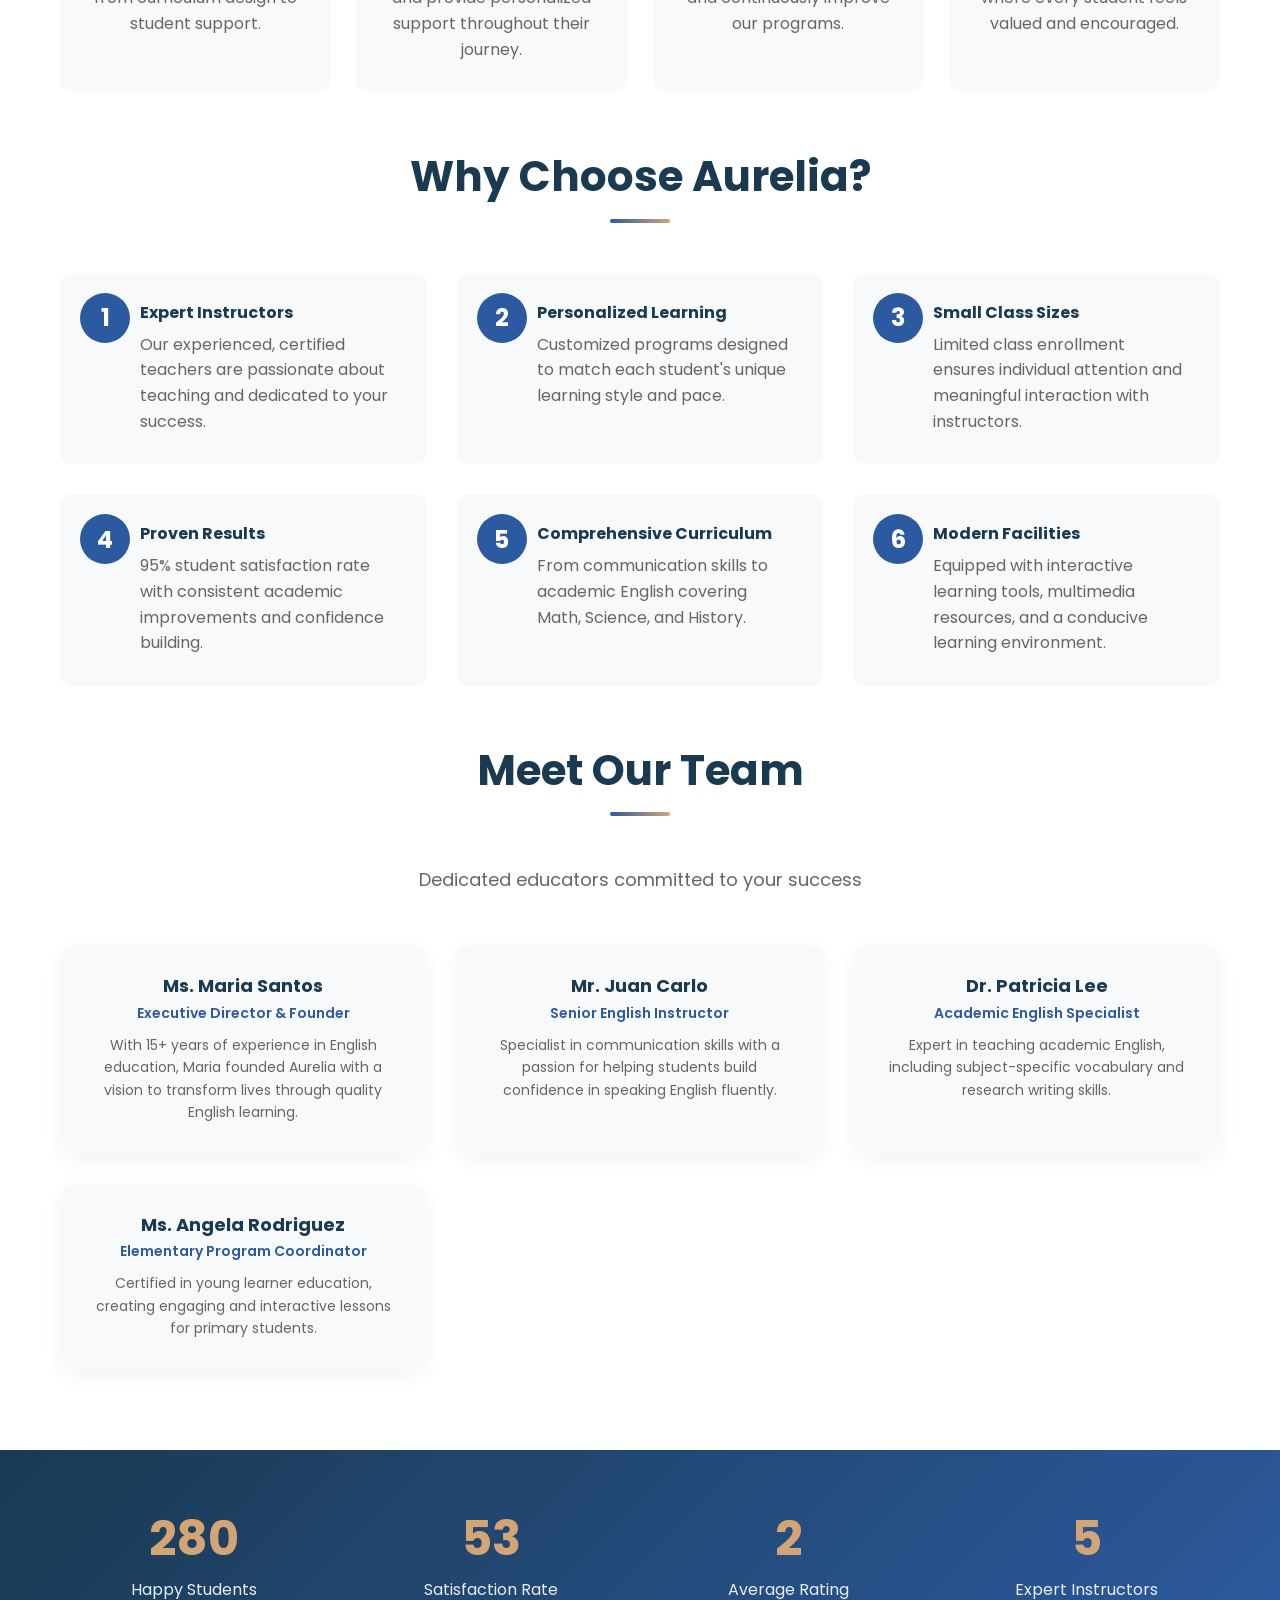
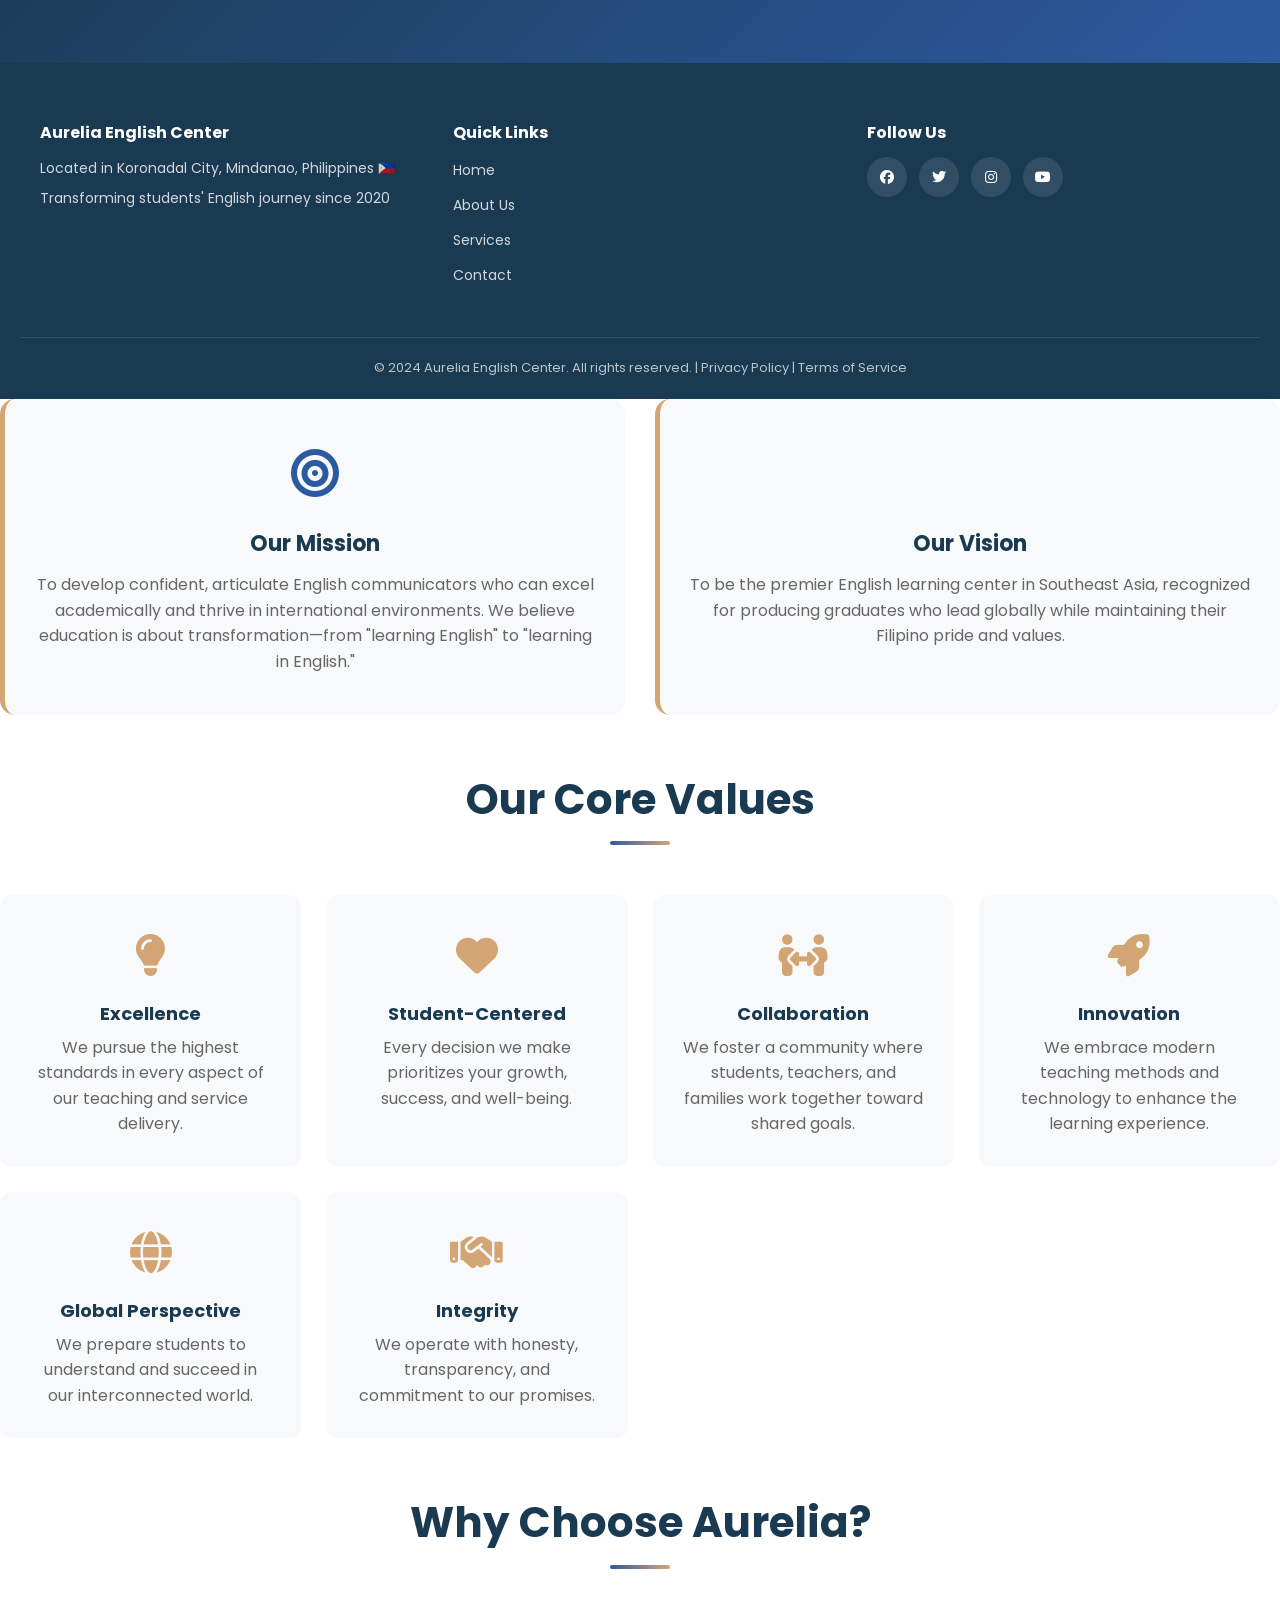
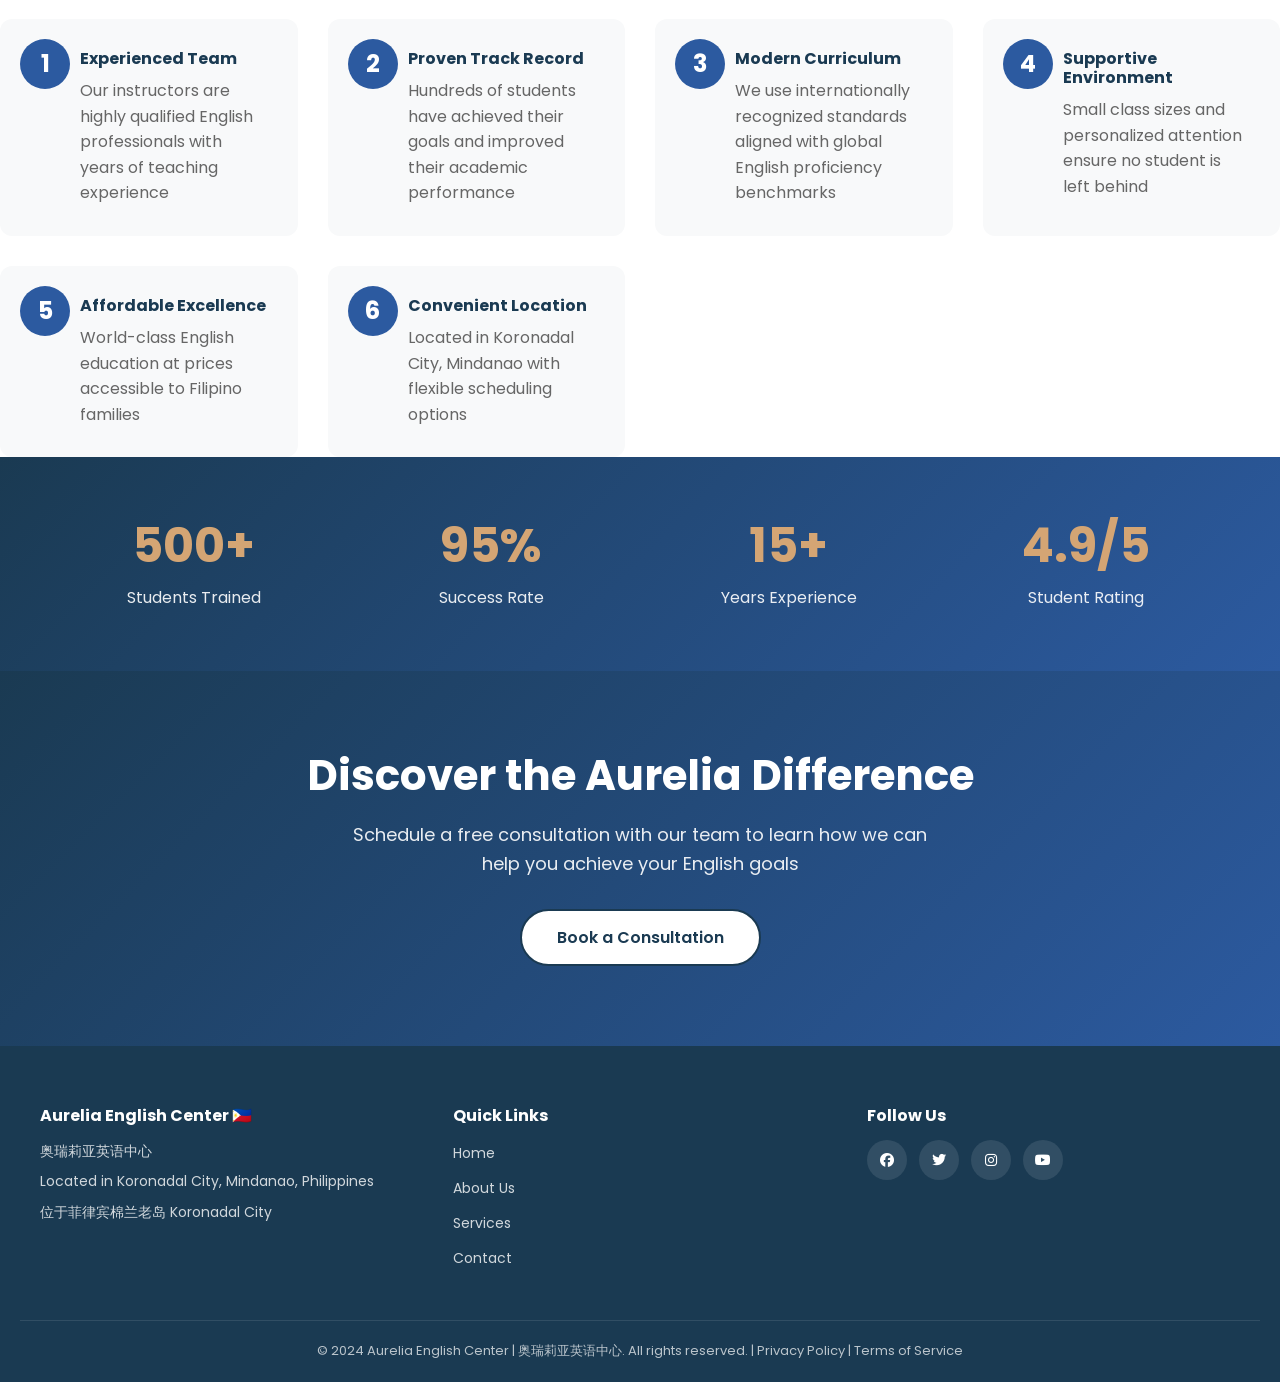
==== commit 08af0974: "Update website content: remove images from about section, add img3 to services, remove duplicate foo" ====
--- a/aurelia-english-center/about.html
+++ b/aurelia-english-center/about.html
@@ -46,11 +46,6 @@
                     <p>Our name, Aurelia, represents the golden light of knowledge and opportunity. Just as our logo symbolizes guidance and brilliance, we guide every student toward their English excellence and international success.</p>
                     <p>We believe that language learning is not just about grammar and vocabulary—it's about building confidence, enabling communication, and opening doors to global opportunities.</p>
                 </div>
-                <div class="about-image">
-                    <div class="about-placeholder">
-                        <i class="fas fa-book-open"></i>
-                    </div>
-                </div>
             </div>
 
             <!-- Mission, Vision, Values -->
@@ -145,41 +140,21 @@
             <p class="section-subtitle">Dedicated educators committed to your success</p>
             <div class="team-grid">
                 <div class="team-member">
-                    <div class="member-image">
-                        <div class="placeholder-avatar">
-                            <i class="fas fa-user-tie"></i>
-                        </div>
-                    </div>
                     <h4>Ms. Maria Santos</h4>
                     <p class="member-title">Executive Director & Founder</p>
                     <p class="member-bio">With 15+ years of experience in English education, Maria founded Aurelia with a vision to transform lives through quality English learning.</p>
                 </div>
                 <div class="team-member">
-                    <div class="member-image">
-                        <div class="placeholder-avatar">
-                            <i class="fas fa-user"></i>
-                        </div>
-                    </div>
                     <h4>Mr. Juan Carlo</h4>
                     <p class="member-title">Senior English Instructor</p>
                     <p class="member-bio">Specialist in communication skills with a passion for helping students build confidence in speaking English fluently.</p>
                 </div>
                 <div class="team-member">
-                    <div class="member-image">
-                        <div class="placeholder-avatar">
-                            <i class="fas fa-user"></i>
-                        </div>
-                    </div>
                     <h4>Dr. Patricia Lee</h4>
                     <p class="member-title">Academic English Specialist</p>
                     <p class="member-bio">Expert in teaching academic English, including subject-specific vocabulary and research writing skills.</p>
                 </div>
                 <div class="team-member">
-                    <div class="member-image">
-                        <div class="placeholder-avatar">
-                            <i class="fas fa-user"></i>
-                        </div>
-                    </div>
                     <h4>Ms. Angela Rodriguez</h4>
                     <p class="member-title">Elementary Program Coordinator</p>
                     <p class="member-bio">Certified in young learner education, creating engaging and interactive lessons for primary students.</p>
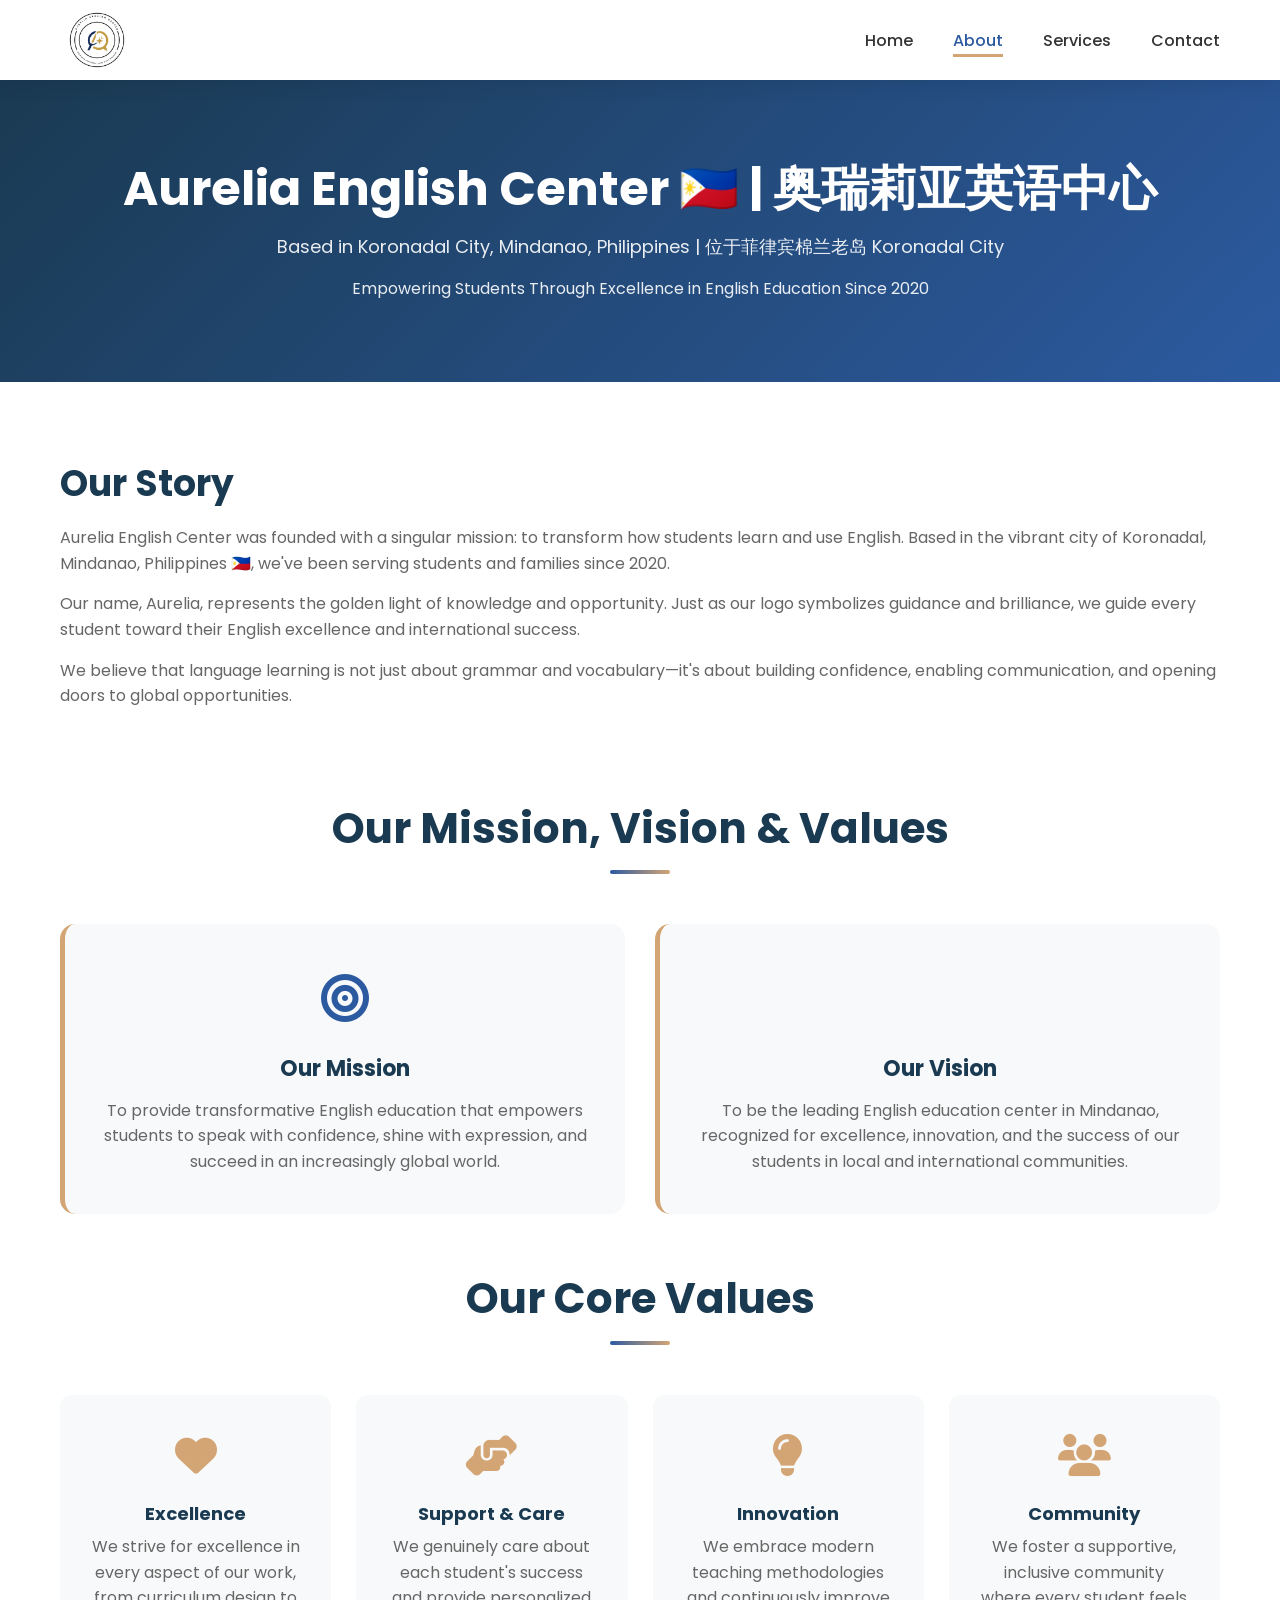
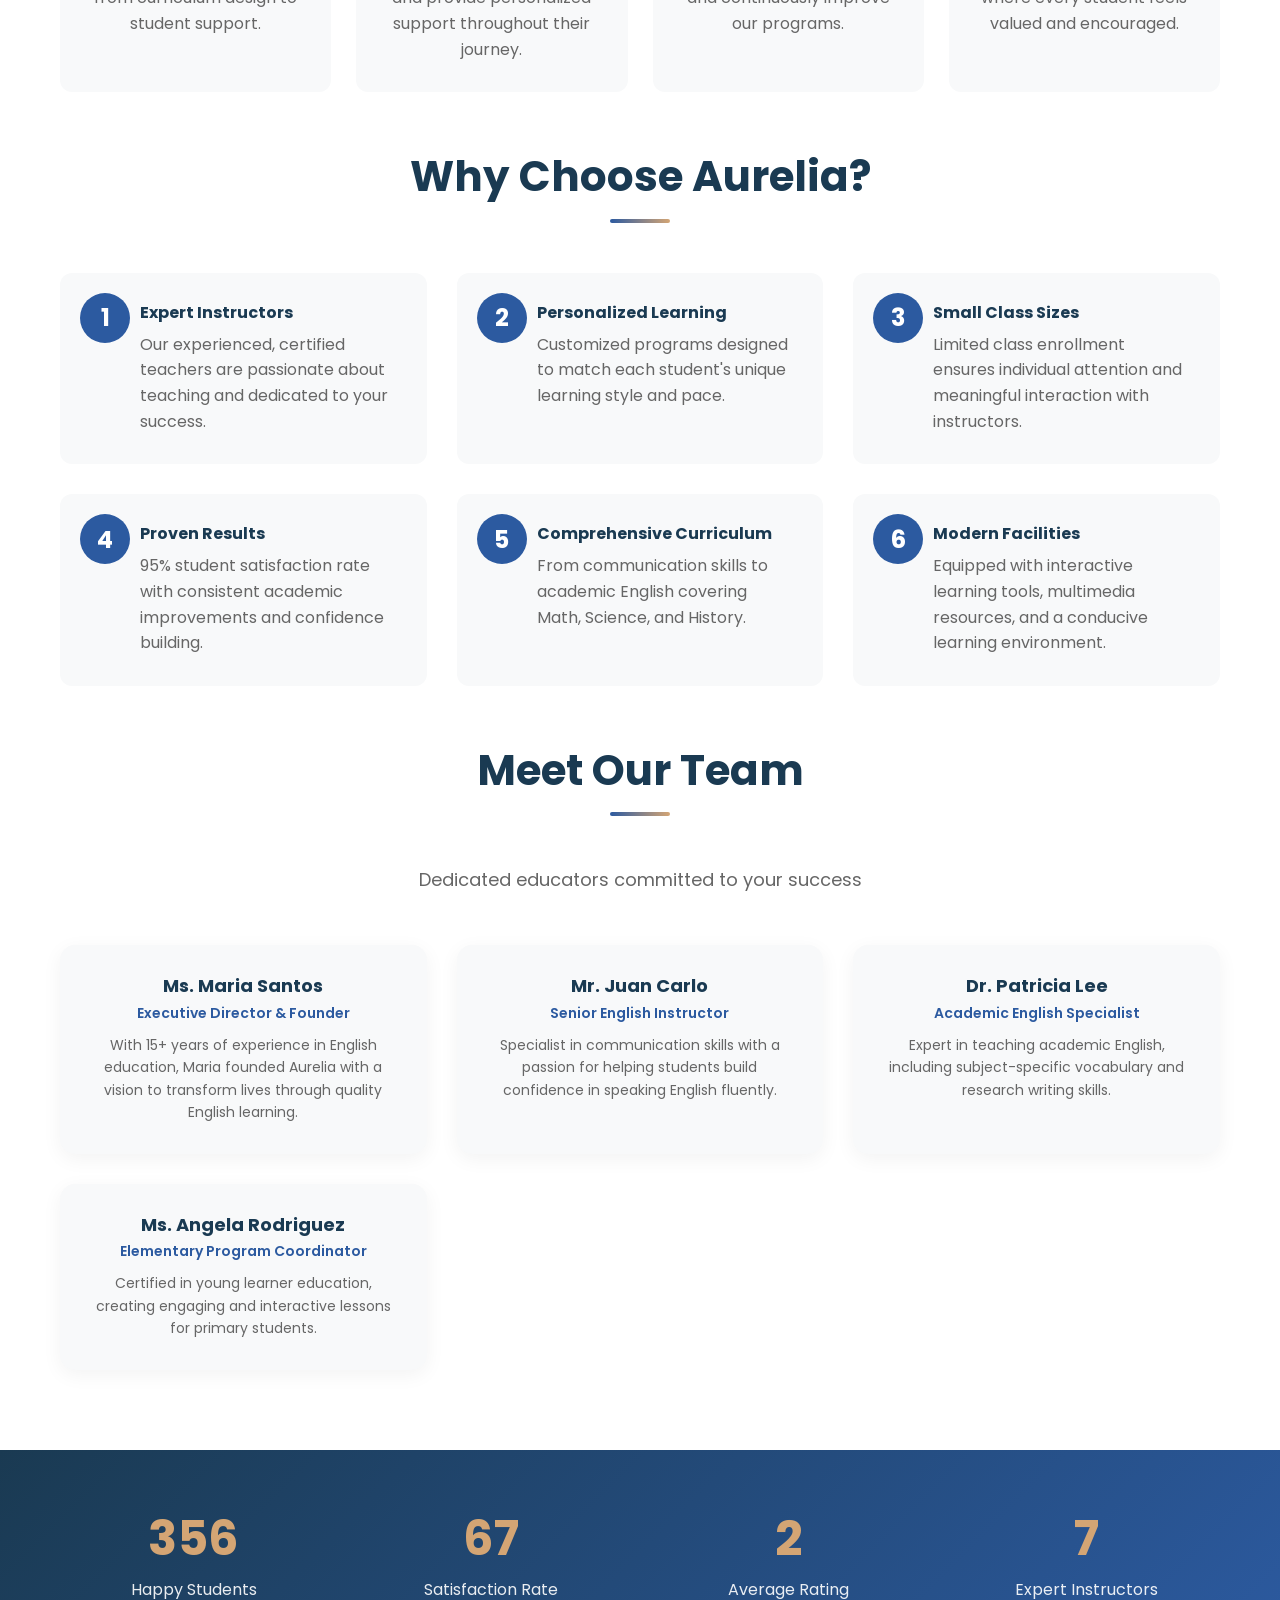
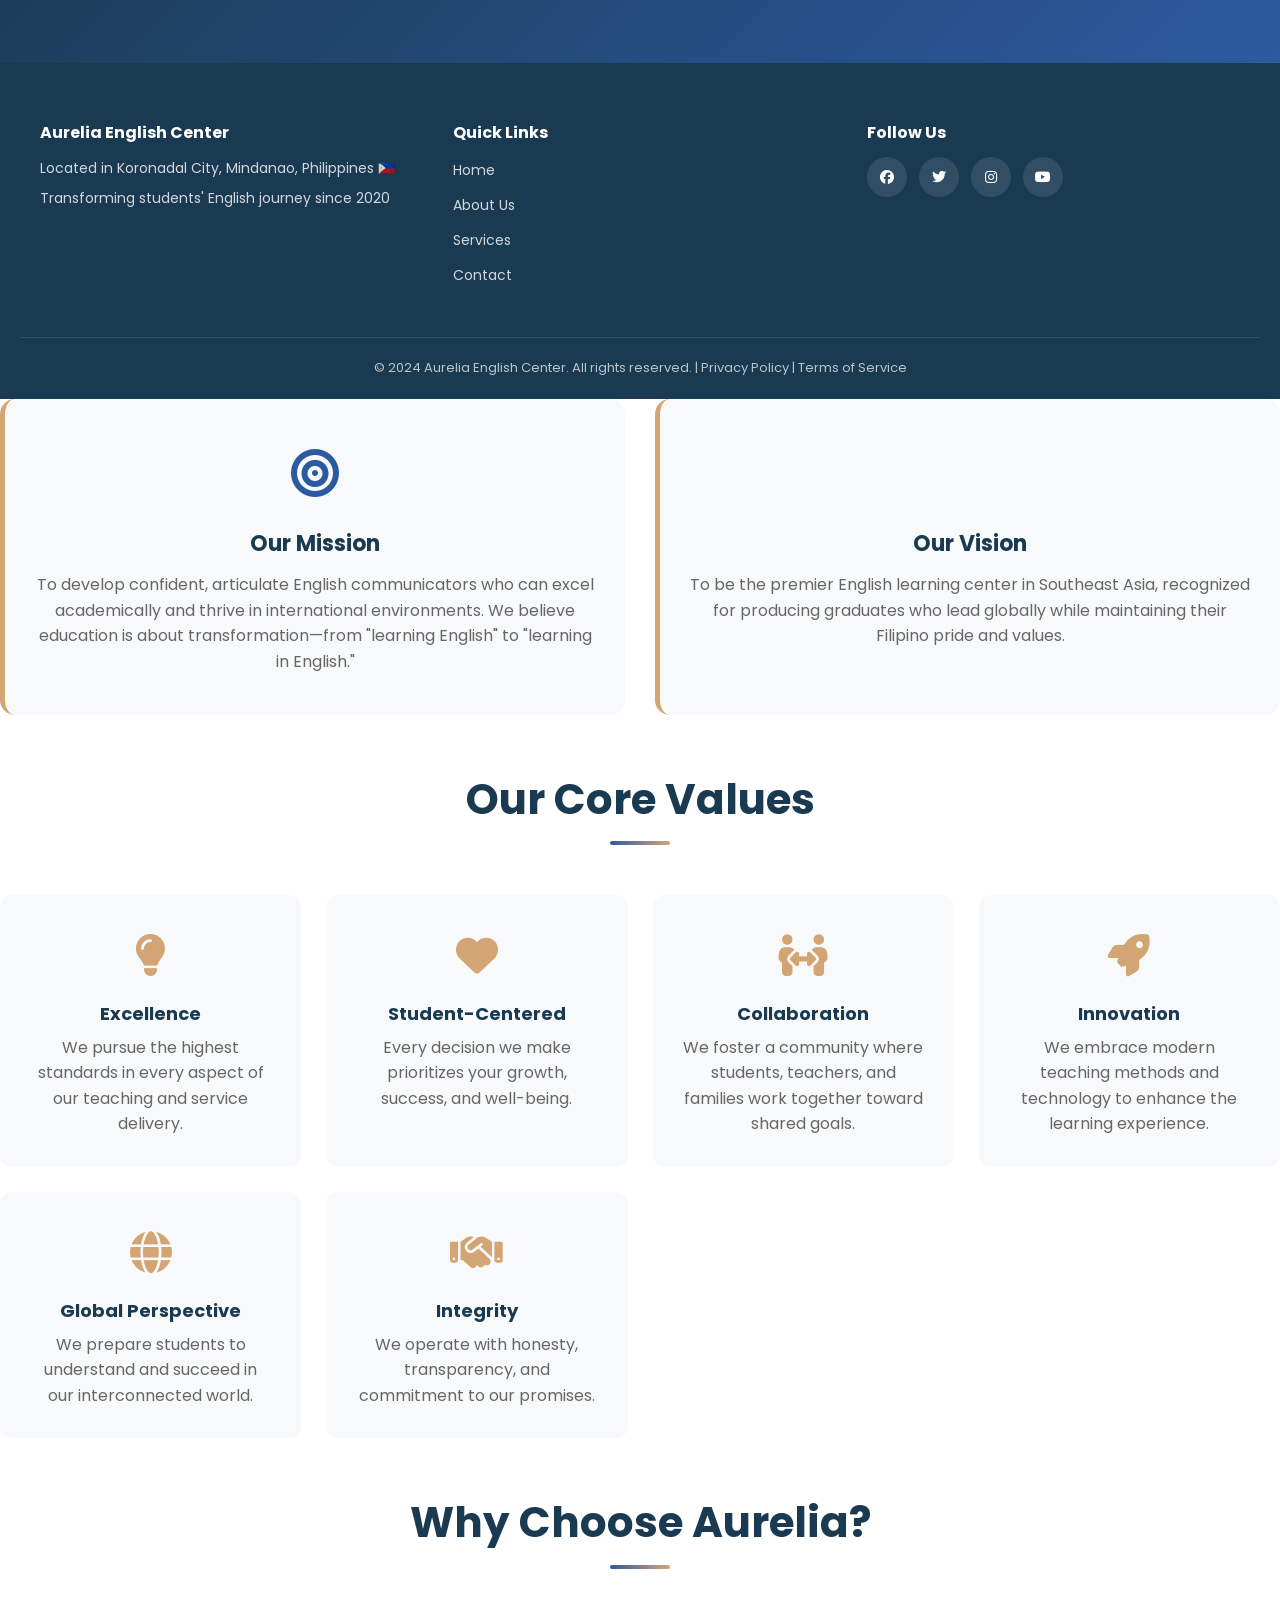
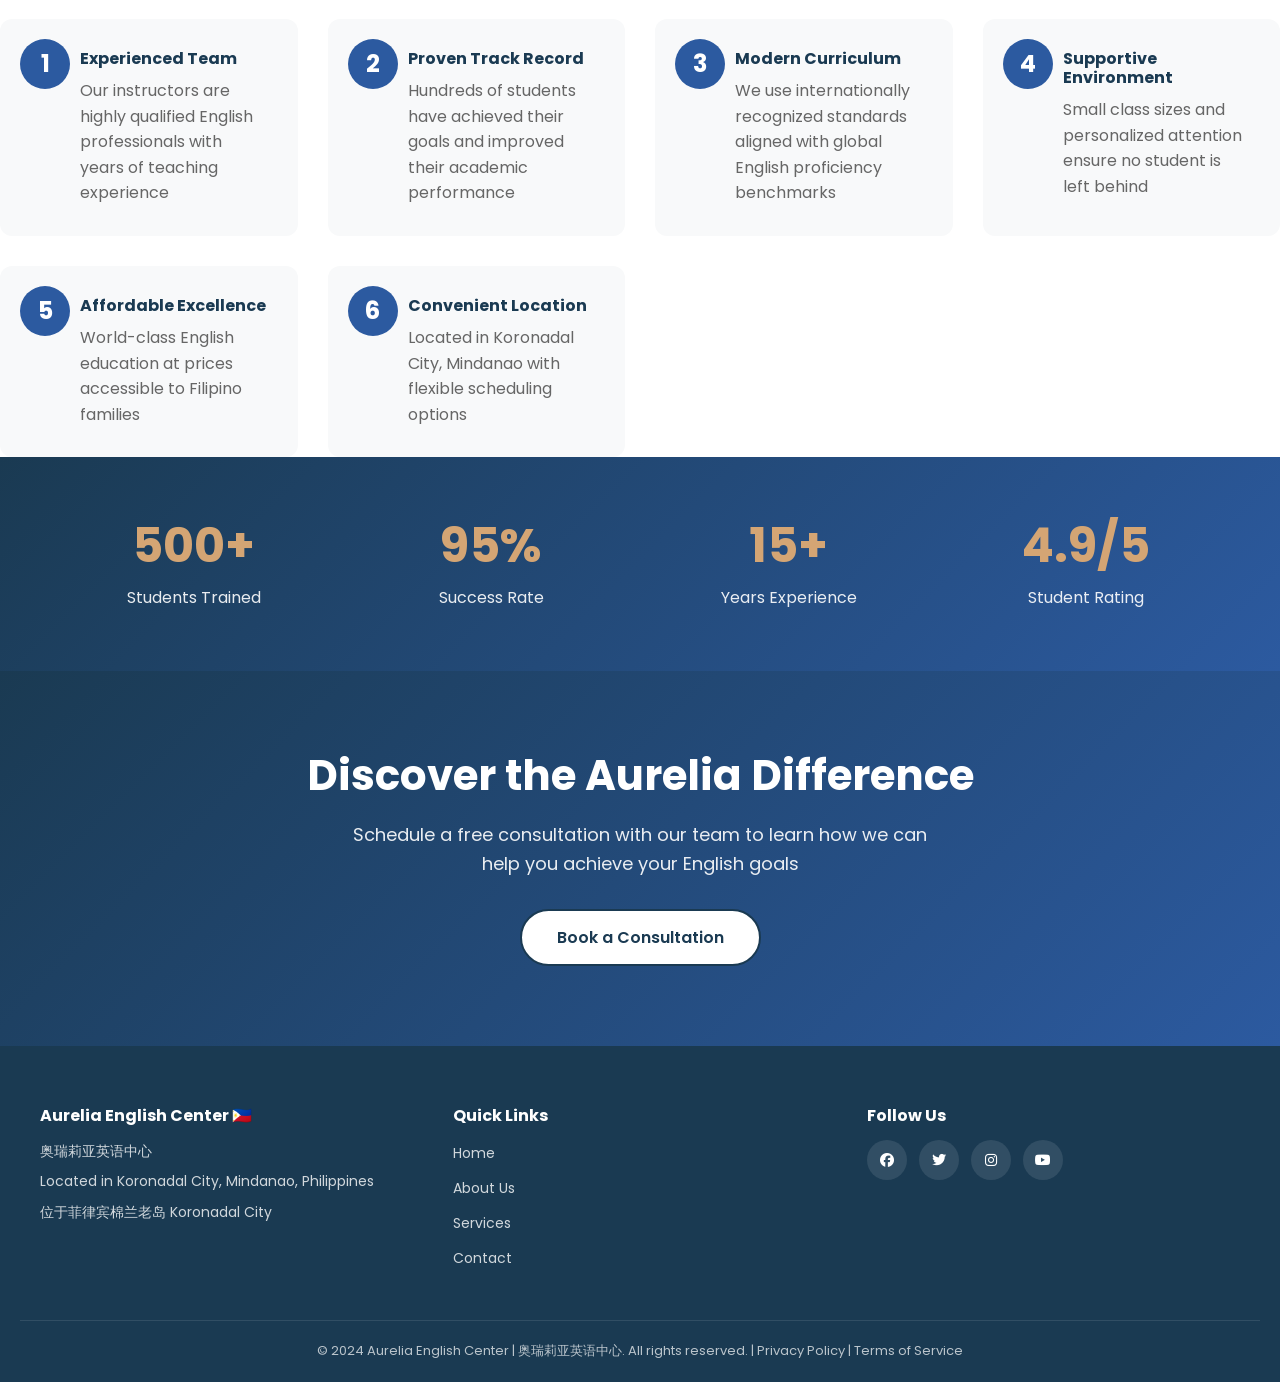
==== commit 70a9c4c2: "Update YouTube videos and add Aurelia ESL channel link" ====
--- a/aurelia-english-center/about.html
+++ b/aurelia-english-center/about.html
@@ -378,7 +378,7 @@
                     <a href="#"><i class="fab fa-facebook"></i></a>
                     <a href="#"><i class="fab fa-twitter"></i></a>
                     <a href="#"><i class="fab fa-instagram"></i></a>
-                    <a href="#"><i class="fab fa-youtube"></i></a>
+                    <a href="https://youtube.com/@aureliaesl?si=3NxLwSUvurJqIRh0" target="_blank" rel="noopener noreferrer"><i class="fab fa-youtube"></i></a>
                 </div>
             </div>
         </div>
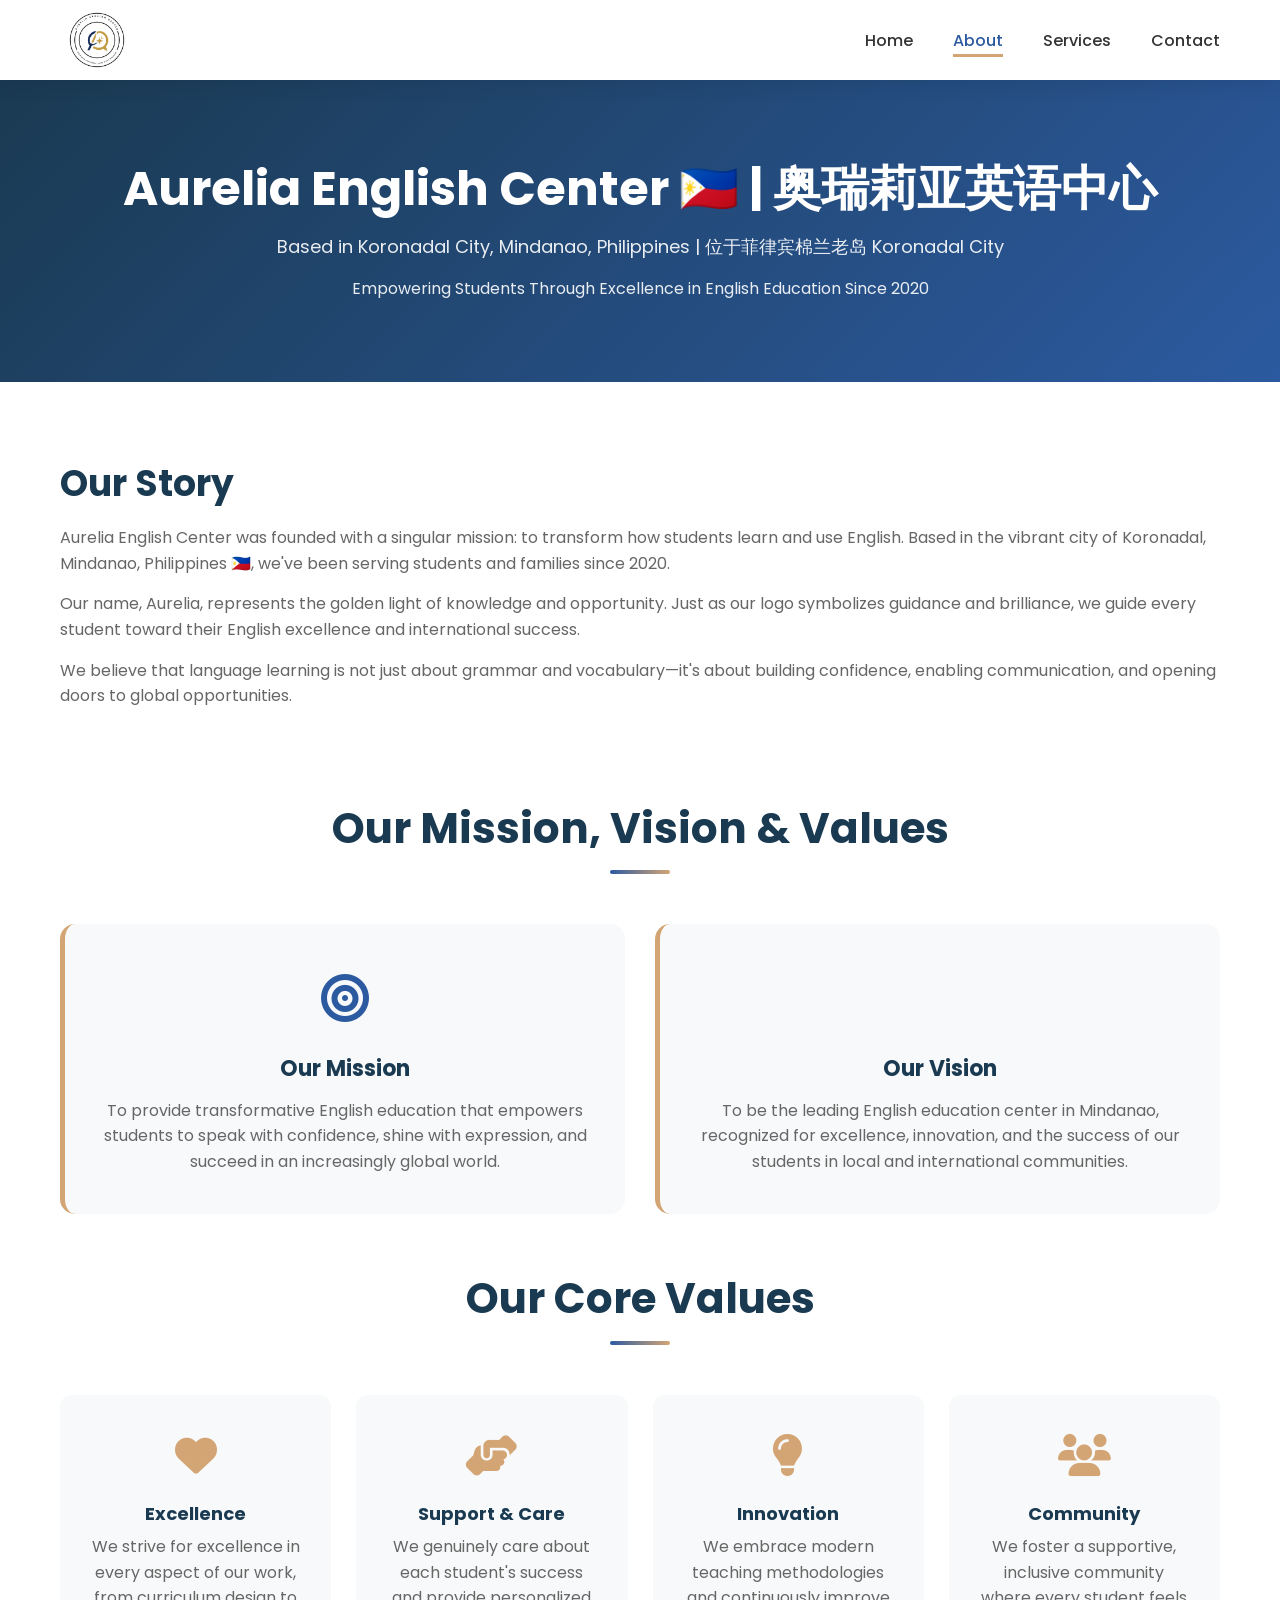
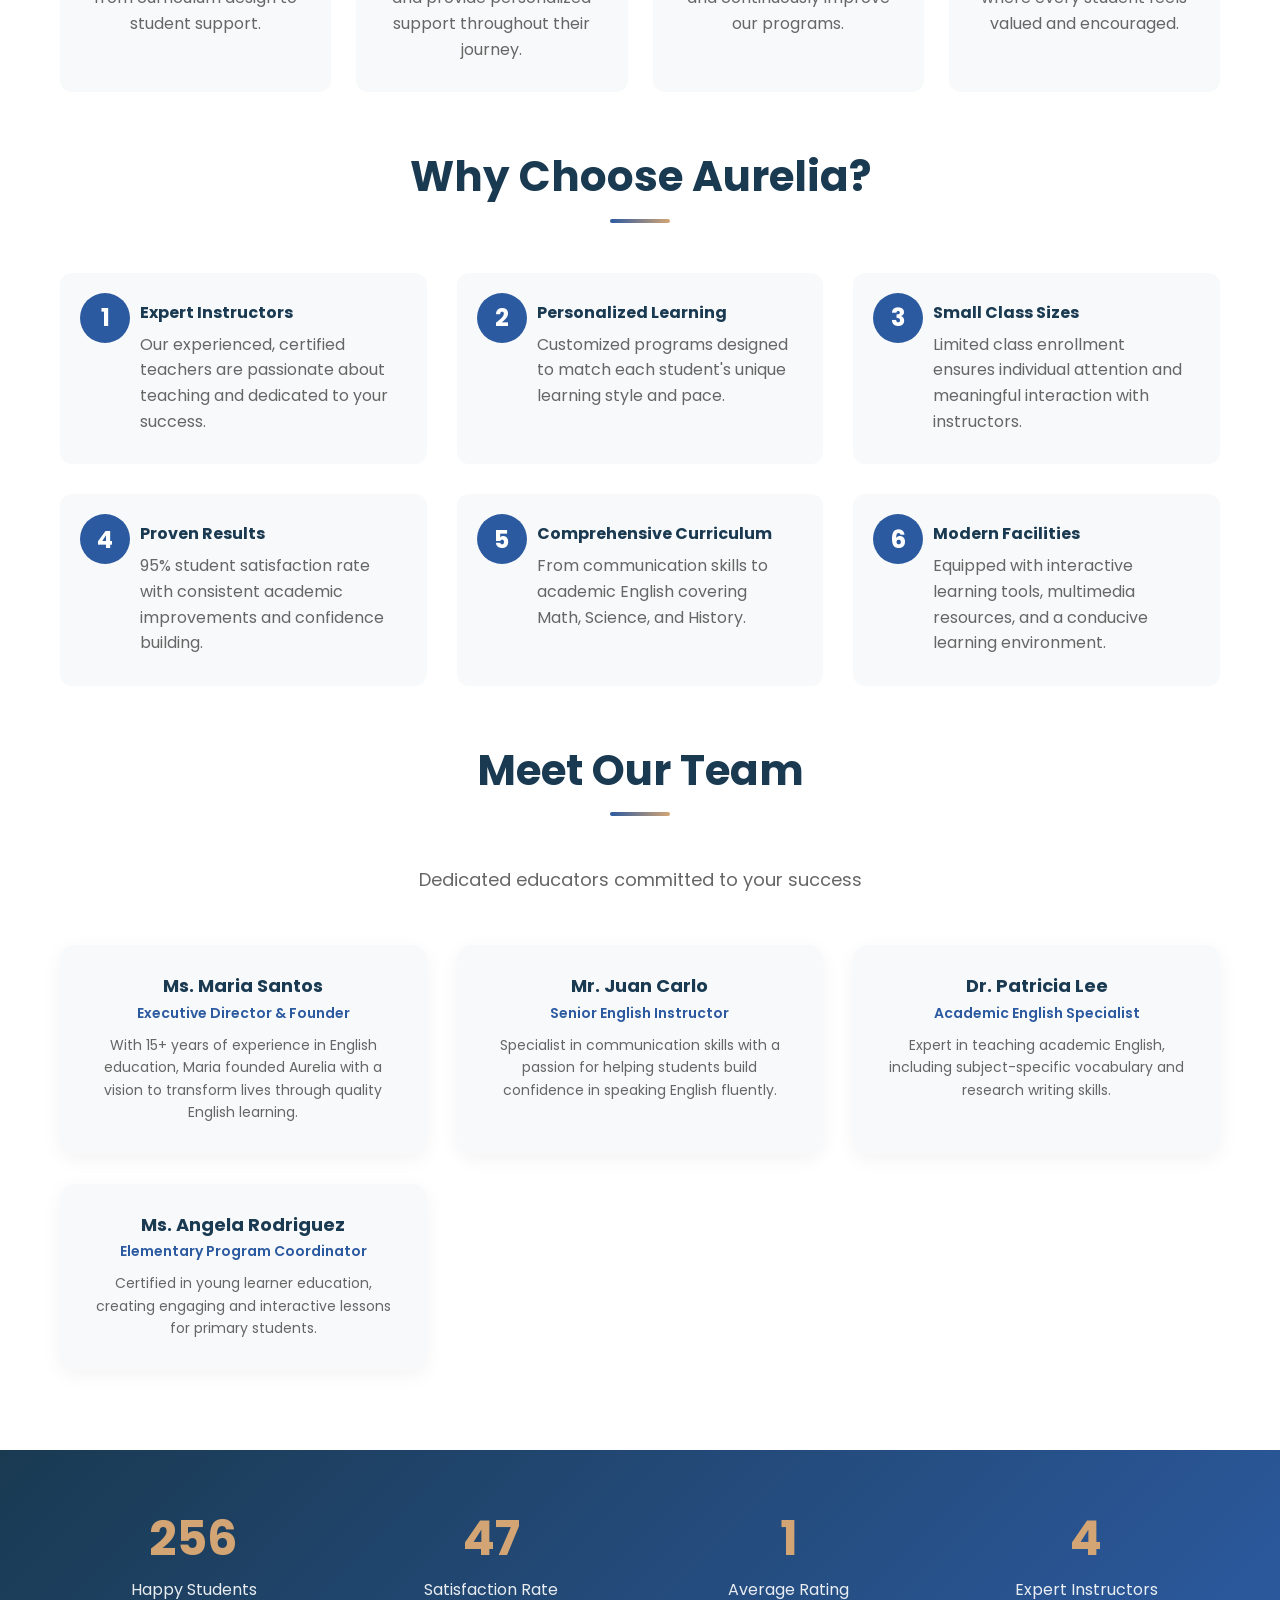
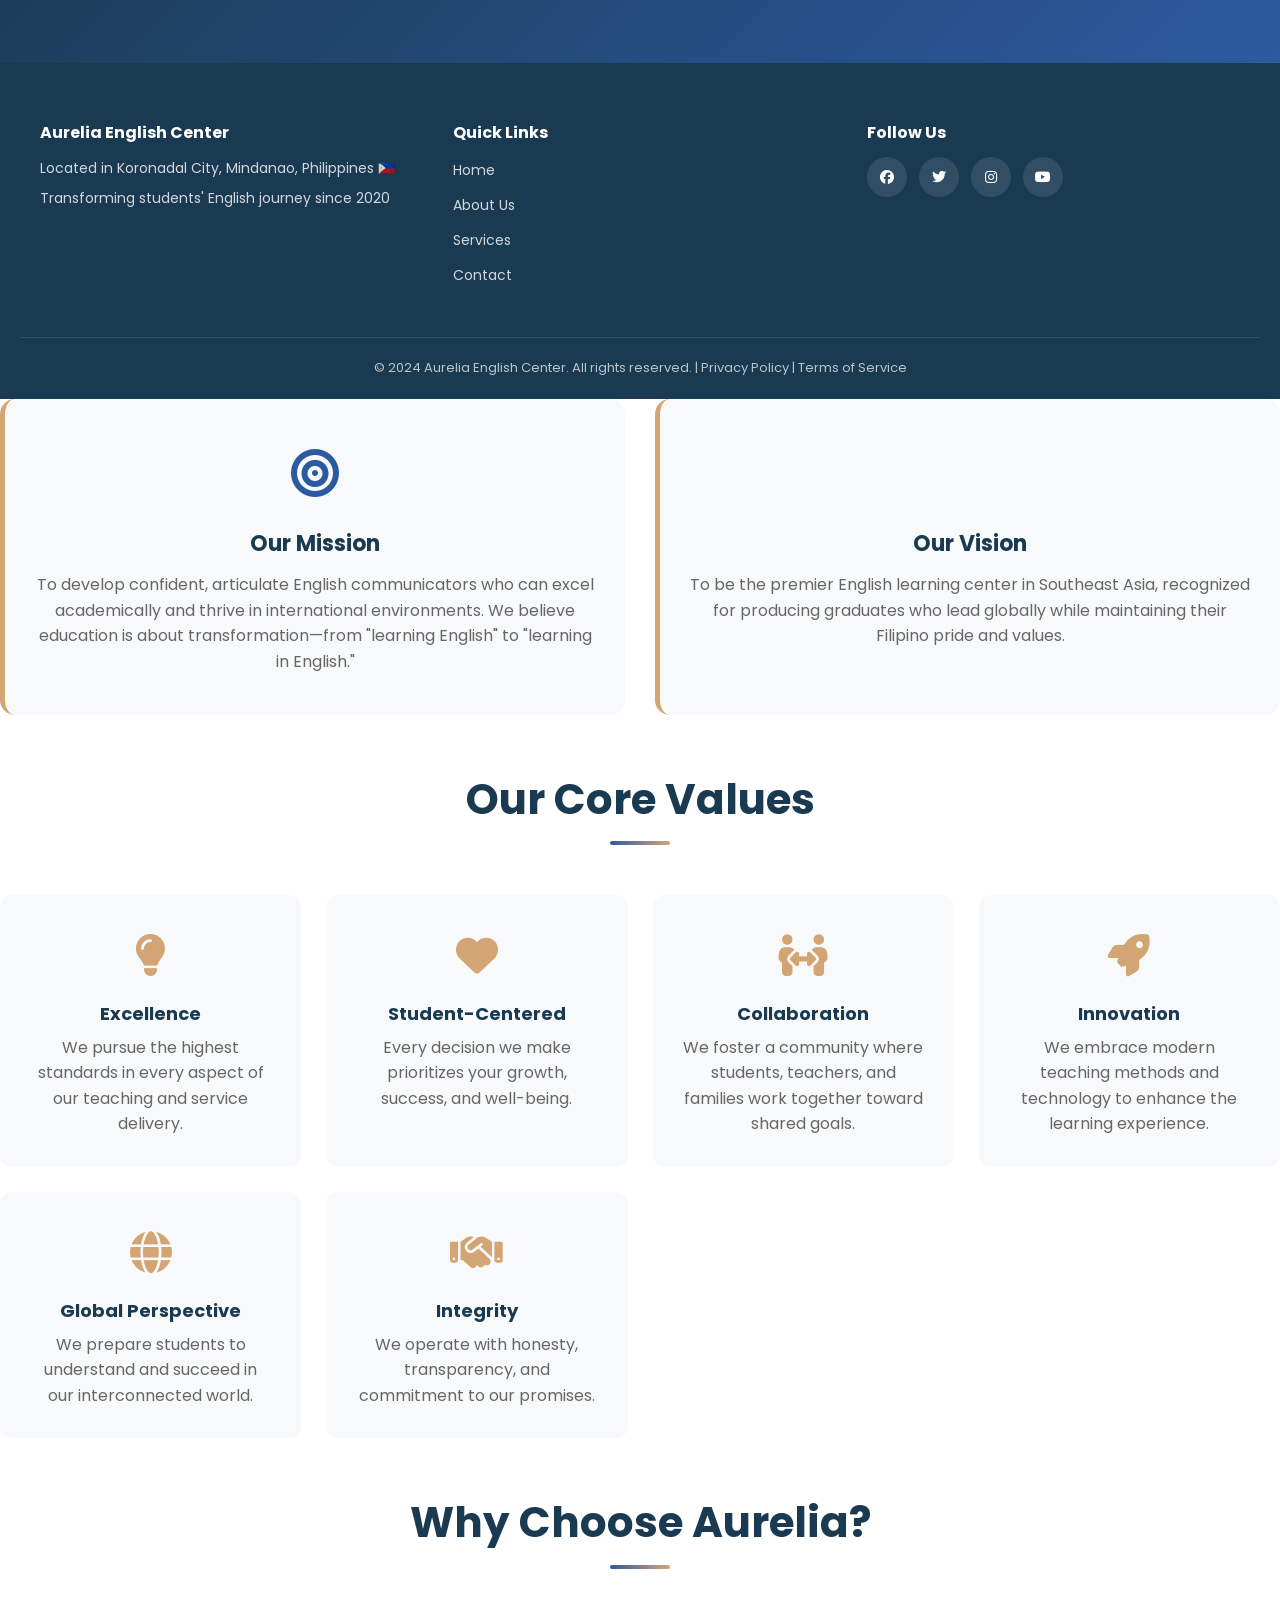
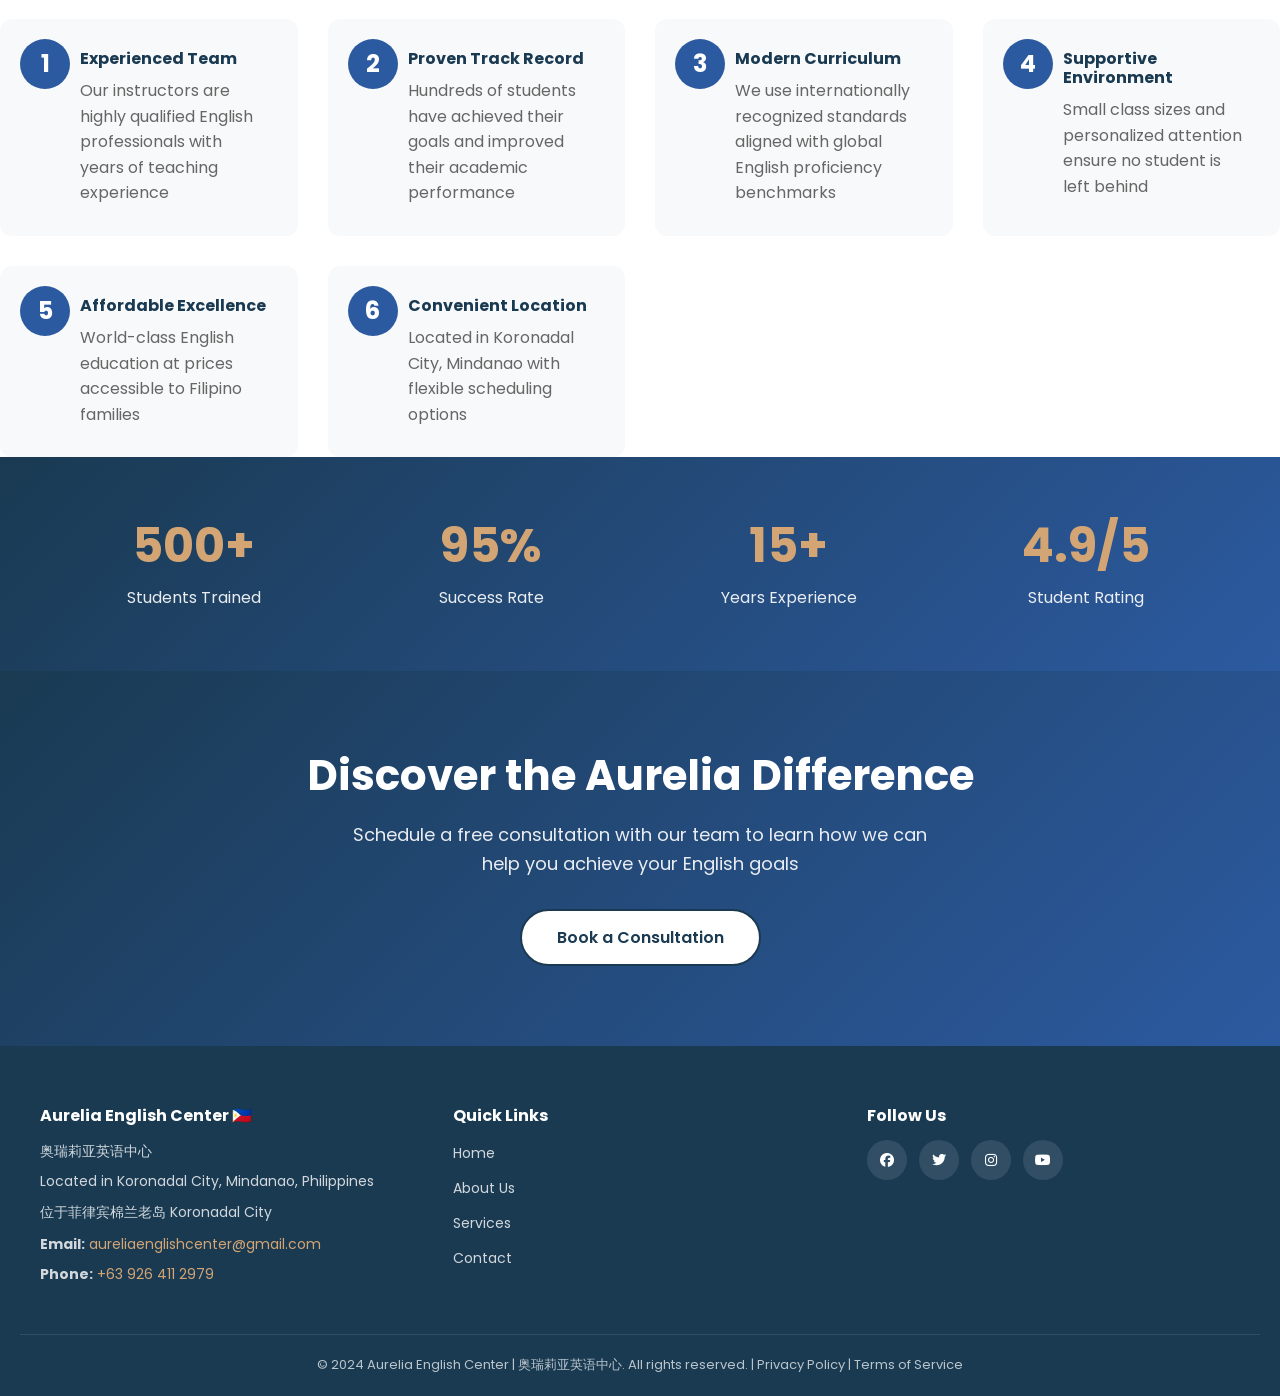
==== commit b9ab6a35: "Update contact page with email form, map, phone numbers and form handling" ====
--- a/aurelia-english-center/about.html
+++ b/aurelia-english-center/about.html
@@ -362,6 +362,8 @@
                 <p>奥瑞莉亚英语中心</p>
                 <p>Located in Koronadal City, Mindanao, Philippines</p>
                 <p>位于菲律宾棉兰老岛 Koronadal City</p>
+                <p style="margin-top: 10px;"><strong>Email:</strong> <a href="mailto:aureliaenglishcenter@gmail.com" style="color: var(--primary-gold);">aureliaenglishcenter@gmail.com</a></p>
+                <p><strong>Phone:</strong> <a href="tel:+639264112979" style="color: var(--primary-gold);">+63 926 411 2979</a></p>
             </div>
             <div class="footer-section">
                 <h4>Quick Links</h4>
